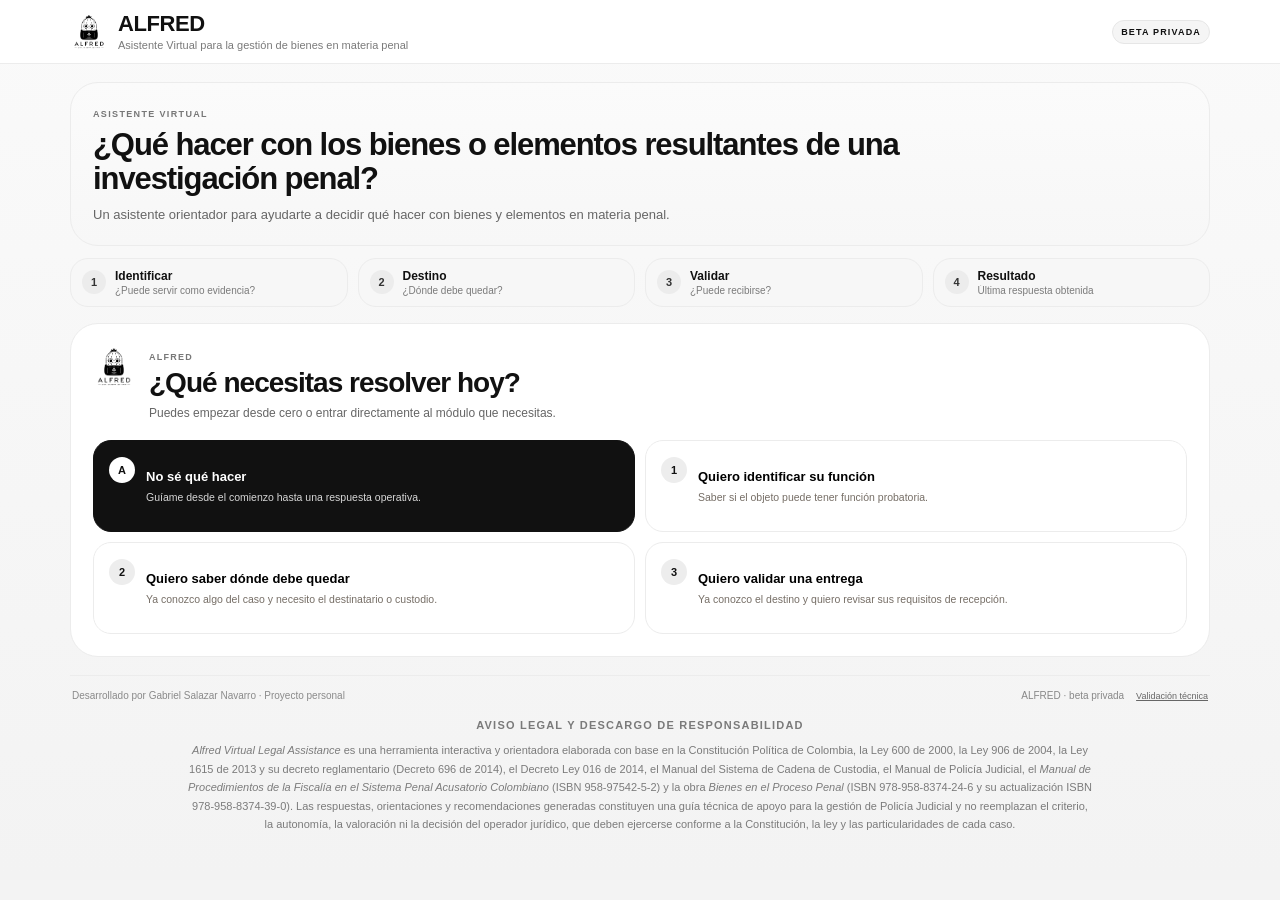
==== desktop.html @ ff70912f "ALFRED_webapp_v10_premium" ====
<!doctype html>
<html lang="es">
<head>
<meta charset="utf-8">
<meta name="viewport" content="width=device-width,initial-scale=1,viewport-fit=cover">
<meta name="theme-color" content="#171614">
<meta name="color-scheme" content="light">
<meta name="description" content="ALFRED: Asistente Virtual para la gestión de bienes en materia penal.">
<link rel="manifest" href="manifest.webmanifest">
<link rel="apple-touch-icon" href="assets/apple-touch-icon.png">
<link rel="icon" href="assets/icon-192.png">
<title>ALFRED Desktop · Asistente Virtual para la gestión de bienes en materia penal</title>
<link rel="stylesheet" href="styles.css">
</head>
<body class="forceDesktop">
<header class="topbar">
  <div class="topbarInner">
    <button id="brandHome" class="brand brandButton" type="button" aria-label="ALFRED, inicio">
      <img src="assets/alfred-mark.webp" alt="" class="brandMark">
      <span class="brandCopy"><strong>ALFRED</strong><small>Asistente Virtual para la gestión de bienes en materia penal</small></span>
    </button>
    <span class="beta">BETA PRIVADA</span>
  </div>
</header>

<div class="appShell">
  <section class="introPanel compactIntro">
    <div class="introCopy">
      <span class="eyebrow">ASISTENTE VIRTUAL</span>
      <h1>¿Qué hacer con los bienes o elementos resultantes de una investigación penal?</h1>
      <p>Un asistente orientador para ayudarte a decidir qué hacer con bienes y elementos en materia penal.</p>
    </div>
  </section>

  <nav class="phasebar interactivePhases" aria-label="Accesos de ALFRED">
    <button id="ph1" class="phase" type="button" data-module="identify"><b>1</b><span><strong>Identificar</strong><em>¿Puede servir como evidencia?</em></span></button>
    <button id="ph2" class="phase" type="button" data-module="destination"><b>2</b><span><strong>Destino</strong><em>¿Dónde debe quedar?</em></span></button>
    <button id="ph3" class="phase" type="button" data-module="validate"><b>3</b><span><strong>Validar</strong><em>¿Puede recibirse?</em></span></button>
    <button id="ph4" class="phase" type="button" data-module="result"><b>4</b><span><strong>Resultado</strong><em>Última respuesta obtenida</em></span></button>
  </nav>

  <div class="workspace">
    <aside id="routeSidebar" class="routeSidebar" aria-label="Ruta recorrida">
      <div class="routeHeader">
        <div><span class="routeLabel">Ruta recorrida</span><span id="routeCount" class="routeCount">0 pasos</span></div>
        <div class="routeActions"><button id="toggleRoute" class="textButton mobileOnly" type="button">Ver</button><button id="restart" class="textButton" type="button">Reiniciar</button></div>
      </div>
      <div id="routeBody" class="routeBody">
        <div id="history" class="history"></div>
        <button id="back" class="secondary fullWidth" disabled type="button">← Volver</button>
        <p class="sideHint">Responde hechos que puedas observar o verificar. No necesitas memorizar la norma.</p>
      </div>
    </aside>

    <main class="mainColumn">
      <div id="coherence" class="warn hidden"></div>

      <section id="homeCard" class="card homeCard">
        <div class="homeIntro">
          <img src="assets/alfred-mark.webp" alt="Alfred" class="homeAlfred">
          <div><span class="kicker">ALFRED</span><h2>¿Qué necesitas resolver hoy?</h2><p>Puedes empezar desde cero o entrar directamente al módulo que necesitas.</p></div>
        </div>
        <div class="moduleGrid">
          <button class="moduleCard featured" type="button" data-home="guided"><span class="moduleNumber">A</span><strong>No sé qué hacer</strong><small>Guíame desde el comienzo hasta una respuesta operativa.</small></button>
          <button class="moduleCard" type="button" data-home="identify"><span class="moduleNumber">1</span><strong>Quiero identificar su función</strong><small>Saber si el objeto puede tener función probatoria.</small></button>
          <button class="moduleCard" type="button" data-home="destination"><span class="moduleNumber">2</span><strong>Quiero saber dónde debe quedar</strong><small>Ya conozco algo del caso y necesito el destinatario o custodio.</small></button>
          <button class="moduleCard" type="button" data-home="validate"><span class="moduleNumber">3</span><strong>Quiero validar una entrega</strong><small>Ya conozco el destino y quiero revisar sus requisitos de recepción.</small></button>
        </div>
      </section>

      <section id="directDestCard" class="card hidden">
        <div class="cardHead"><span class="kicker">ACCESO DIRECTO · DESTINO</span><span class="assistantPill">Alfred orienta</span></div>
        <h2>¿Qué clase de elemento o bien tienes?</h2>
        <p class="intro">Este acceso es útil si ya conoces la categoría general. Si alguna opción te genera duda, vuelve a la ruta completa.</p>
        <div id="directDestOptions" class="options categoryOptions"></div>
        <div class="buttons"><button id="destGuided" class="secondary" type="button">No estoy seguro · usar ruta completa</button></div>
      </section>

      <section id="directValidateCard" class="card hidden">
        <div class="cardHead"><span class="kicker">ACCESO DIRECTO · VALIDAR</span><span class="assistantPill">Alfred verifica</span></div>
        <h2>¿Dónde necesitas entregarlo o dejarlo?</h2>
        <p class="intro">Selecciona el destinatario que ya tienes identificado. Alfred abrirá directamente su checklist.</p>
        <label class="searchLabel" for="destinationSearch">Buscar destino</label>
        <input id="destinationSearch" class="searchInput" type="search" placeholder="Ej. Almacén, FEAB, SAE, DIAN, Medicina Legal…" autocomplete="off">
        <div id="popularDestinations" class="popularGrid"></div>
        <details class="allDestinations"><summary>Ver todos los destinos disponibles</summary><div id="allDestinationList" class="options destinationList"></div></details>
      </section>

      <section id="identifyResultCard" class="card withArt hidden">
        <img src="assets/alfred-mark.webp" alt="Alfred orientando" class="stageArt">
        <span class="kicker">IDENTIFICACIÓN DE FUNCIÓN</span><h2 id="identifyResultTitle"></h2>
        <div id="identifyResultBody"></div>
        <div class="buttons"><button id="identifyContinue" class="primary" type="button">Continuar hasta saber qué hacer</button><button id="identifyHome" class="secondary" type="button">Volver al inicio</button></div>
      </section>

      <section id="lastResultCard" class="card withArt hidden">
        <img src="assets/alfred-mark.webp" alt="Alfred con resultado" class="stageArt">
        <span class="kicker">ÚLTIMO RESULTADO</span><h2 id="lastResultTitle">Tu último resultado</h2>
        <div id="lastResultBody"></div>
        <div class="buttons"><button id="lastResultNew" class="primary" type="button">Nueva consulta</button></div>
      </section>

      <section id="legalCard" class="card withArt hidden">
        <img src="assets/alfred-mark.webp" alt="Alfred preguntando" class="stageArt">
        <div class="cardHead"><div class="tags"><span id="nodeCode" class="tag internalCode"></span><span id="nodeKind" class="tag muted"></span></div><span class="assistantPill">Alfred te guía</span></div>
        <h2 id="nodeTitle"></h2>
        <p id="nodeIntro" class="intro"></p>
        <div id="options" class="options"></div>
        <button id="helpBtn" class="helpBtn" type="button">Alfred, explícame cómo decidir</button>
        <div id="helpPanel" class="helpPanel hidden"></div>
        <details class="legalDetails"><summary>Ver fundamento jurídico</summary><div id="legalDetails"></div></details>
      </section>

      <section id="destRouteCard" class="card withArt hidden">
        <img src="assets/alfred-mark.webp" alt="Alfred orientando" class="stageArt">
        <div class="cardHead"><div class="tags"><span id="drCode" class="tag internalCode"></span><span class="tag desttag">DESTINO</span></div><span class="assistantPill">Alfred orienta</span></div>
        <h2 id="drTitle"></h2><p id="drIntro" class="intro"></p>
        <div id="drOptions" class="options"></div>
        <button id="drHelpBtn" class="helpBtn" type="button">Alfred, explícame cómo decidir</button>
        <div id="drHelpPanel" class="helpPanel hidden"></div>
      </section>

      <section id="destinationCard" class="card withArt hidden">
        <img src="assets/alfred-mark.webp" alt="Alfred encontró el destino" class="stageArt">
        <div class="kicker">DESTINO QUE CORRESPONDE</div><h2 id="destTitle"></h2>
        <p class="destinationLead">Ya sabemos dónde debe quedar. Ahora puedes revisar si está listo para ser recibido allí.</p>
        <div id="destSummary" class="resultGrid"></div>
        <div class="buttons"><button id="validateBtn" class="primary" type="button">Validar requisitos de recepción</button><button id="destBack" class="secondary" type="button">← Revisar ruta</button></div>
        <details><summary>Ver fundamento del destino</summary><div id="destLegal"></div></details>
      </section>

      <section id="checkCard" class="card withArt hidden">
        <img src="assets/alfred-mark.webp" alt="Alfred verificando" class="stageArt">
        <div class="kicker">CHECKLIST DE RECEPCIÓN</div><h2 id="checkTitle"></h2>
        <p class="sub">Marca cada requisito según la situación real. Los requisitos condicionales permiten “No aplica”.</p>
        <div id="checkItems"></div>
        <div class="buttons"><button id="evaluateBtn" class="primary" type="button">Evaluar</button><button id="checkBack" class="secondary" type="button">← Volver al destino</button></div>
      </section>

      <section id="finalCard" class="card final withArt hidden">
        <img src="assets/alfred-mark.webp" alt="Alfred finalizó" class="stageArt">
        <div id="finalStatus" class="status"></div><h2 id="finalTitle"></h2>
        <div id="finalBody"></div>
        <div class="buttons"><button id="copy" class="primary" type="button">Copiar resultado</button><button id="again" class="secondary" type="button">Nueva consulta</button></div>
      </section>
    </main>
  </div>

  <footer class="footerBar">
    <div class="footerMini">Desarrollado por Gabriel Salazar Navarro · Proyecto personal</div>
    <div class="footerMeta"><span>ALFRED · beta privada</span><button id="testsBtn" class="footerLink" type="button">Validación técnica</button></div>
  </footer>
  <section class="legalDisclaimer">
    <h3>Aviso legal y descargo de responsabilidad</h3>
    <p><em>Alfred Virtual Legal Assistance</em> es una herramienta interactiva y orientadora elaborada con base en la Constitución Política de Colombia, la Ley 600 de 2000, la Ley 906 de 2004, la Ley 1615 de 2013 y su decreto reglamentario (Decreto 696 de 2014), el Decreto Ley 016 de 2014, el Manual del Sistema de Cadena de Custodia, el Manual de Policía Judicial, el <em>Manual de Procedimientos de la Fiscalía en el Sistema Penal Acusatorio Colombiano</em> (ISBN 958-97542-5-2) y la obra <em>Bienes en el Proceso Penal</em> (ISBN 978-958-8374-24-6 y su actualización ISBN 978-958-8374-39-0). Las respuestas, orientaciones y recomendaciones generadas constituyen una guía técnica de apoyo para la gestión de Policía Judicial y no reemplazan el criterio, la autonomía, la valoración ni la decisión del operador jurídico, que deben ejercerse conforme a la Constitución, la ley y las particularidades de cada caso.</p>
  </section>
</div>

<div id="modal" class="modal hidden"><div class="modalbox"><div class="modalhead"><div><span class="eyebrow">VALIDACIÓN TÉCNICA</span><h2>Casos de prueba de ALFRED</h2></div><button id="closeModal" class="modalGhost" type="button">Cerrar</button></div><div id="testList"></div></div></div>
<script src="data.js"></script><script src="app.js"></script>
</body></html>
---- styles.css ----
:root{
 --bg:#f7f6f3; --paper:#ffffff; --ink:#191816; --ink2:#2b2926; --muted:#716c66;
 --line:#e5e1dc; --line2:#efebe6; --gold:#ad7f53; --goldSoft:#f4ece3;
 --green:#2d6651; --greenBg:#eef7f2; --red:#974b45; --redBg:#fff3f1;
 --shadow:0 16px 42px rgba(28,23,18,.07); --shadowSm:0 7px 22px rgba(28,23,18,.045);
 --max:1180px;
}
*{box-sizing:border-box} html{scroll-behavior:smooth;background:var(--bg)} body{margin:0;background:linear-gradient(180deg,#fbfaf8 0,#f7f6f3 100%);color:var(--ink);font-family:Inter,Segoe UI,Arial,sans-serif;-webkit-font-smoothing:antialiased} button{font:inherit} .hidden{display:none!important}
.topbar{height:64px;background:rgba(255,255,255,.92);backdrop-filter:blur(12px);border-bottom:1px solid var(--line);position:sticky;top:0;z-index:20}.topbarInner{height:100%;max-width:var(--max);margin:auto;padding:0 20px;display:flex;align-items:center;justify-content:space-between}.brand{display:flex;align-items:center;gap:10px;color:inherit;text-decoration:none;min-width:0}.brandMark{width:42px;height:42px;object-fit:contain}.brandCopy{min-width:0}.brandCopy strong{display:block;font-family:Georgia,'Times New Roman',serif;font-size:22px;letter-spacing:.025em;line-height:1}.brandCopy small{display:block;font-size:11px;color:var(--muted);margin-top:4px;white-space:nowrap;overflow:hidden;text-overflow:ellipsis}.beta{font-size:9px;font-weight:900;letter-spacing:.13em;color:#755638;border:1px solid #decdbd;background:#faf5ef;border-radius:999px;padding:6px 8px}
.appShell{max-width:var(--max);margin:auto;padding:18px 20px 26px}.introPanel{min-height:156px;display:grid;grid-template-columns:minmax(0,1fr) 126px;gap:24px;align-items:center;background:linear-gradient(135deg,#f2ede7,#fff 65%);border:1px solid var(--line);border-radius:22px;padding:25px 28px;box-shadow:var(--shadow)}.introCopy{max-width:860px}.eyebrow,.kicker{font-size:9px;letter-spacing:.15em;text-transform:uppercase;font-weight:900;color:#78583a}.introPanel h1{font-family:Georgia,'Times New Roman',serif;font-weight:600;letter-spacing:-.02em;font-size:31px;line-height:1.13;margin:7px 0 9px}.introPanel p{font-size:13px;line-height:1.52;color:#5f5953;margin:0;max-width:780px}.introAlfred{width:118px;height:118px;object-fit:cover;border-radius:22px;mix-blend-mode:multiply;opacity:.92}
.phasebar{display:grid;grid-template-columns:repeat(4,1fr);gap:8px;margin:12px 0 16px}.phase{min-width:0;border:1px solid var(--line);background:#fff;border-radius:14px;padding:10px 11px;display:flex;align-items:center;gap:9px;color:var(--muted)}.phase b{display:grid;place-items:center;flex:0 0 auto;width:24px;height:24px;border-radius:50%;background:#f0ede9;color:#625a52;font-size:11px}.phase strong{display:block;font-size:11px;color:#3b3631}.phase em{display:block;font-style:normal;font-size:9px;margin-top:2px;white-space:nowrap;overflow:hidden;text-overflow:ellipsis}.phase.active{border-color:#d7c0aa;background:#fcf8f4;box-shadow:var(--shadowSm)}.phase.active b{background:var(--gold);color:#fff}
.workspace{display:grid;grid-template-columns:236px minmax(0,1fr);gap:18px;align-items:start}.routeSidebar{position:sticky;top:82px;background:#fff;border:1px solid var(--line);border-radius:18px;padding:14px;box-shadow:var(--shadowSm);max-height:calc(100vh - 102px);overflow:auto}.routeHeader{display:flex;align-items:center;justify-content:space-between;gap:8px;margin-bottom:9px}.routeLabel{display:block;font-size:9px;font-weight:900;letter-spacing:.13em;text-transform:uppercase;color:var(--muted)}.routeCount{display:block;font-size:10px;color:#938a82;margin-top:3px}.textButton{border:0;background:transparent;color:#795a3b;font-size:10px;font-weight:800;cursor:pointer;padding:4px}.textButton:hover{text-decoration:underline}.history{display:grid;gap:7px;margin-bottom:10px}.hist{background:#fdfcfa;border:1px solid var(--line2);border-left:3px solid #d7bea7;border-radius:10px;padding:8px 9px;font-size:10px}.hist b{display:block;color:#413a34;line-height:1.3;margin-bottom:2px}.hist span{color:#7d756e;line-height:1.3}.sideHint{font-size:10px;line-height:1.45;color:#81786f;background:#faf7f4;border:1px solid var(--line2);border-radius:11px;padding:9px;margin:10px 0 0}.fullWidth{width:100%}
.mainColumn{min-width:0}.warn{padding:11px 13px;border-radius:12px;font-size:11px;line-height:1.45;margin-bottom:12px;background:var(--redBg);border:1px solid #ead1ce}.card{position:relative;overflow:hidden;background:#fff;border:1px solid var(--line);border-radius:20px;padding:22px 24px;box-shadow:var(--shadow)}.withArt{padding-right:112px}.stageArt{position:absolute;right:18px;top:18px;width:72px;height:72px;object-fit:cover;border-radius:17px;mix-blend-mode:multiply;opacity:.92;pointer-events:none}.cardHead{display:flex;justify-content:space-between;align-items:center;gap:10px;flex-wrap:wrap}.tags{display:flex;gap:6px;align-items:center}.internalCode{display:none}.tag{font-size:8px;font-weight:900;letter-spacing:.08em;border:1px solid var(--line);background:#f7f4f1;color:#736b63;border-radius:999px;padding:5px 7px}.tag.desttag{background:#eef6f2;color:var(--green)}.assistantPill{font-size:9px;font-weight:800;color:#755334;background:var(--goldSoft);border:1px solid #ead8c6;border-radius:999px;padding:6px 8px}.card h2{font-family:Georgia,'Times New Roman',serif;font-weight:600;letter-spacing:-.018em;color:#25211e;font-size:28px;line-height:1.16;margin:10px 0 8px}.intro{font-size:13px;line-height:1.52;color:#655e57;margin:0 0 9px;max-width:780px}.question{font-size:18px;line-height:1.5;font-weight:680;color:#302b27;margin:0 0 18px;max-width:820px}.sub,.destinationLead{font-size:12px;line-height:1.5;color:var(--muted)}.options{display:grid;gap:9px}.option{position:relative;width:100%;text-align:left;background:#fff;border:1px solid var(--line);border-radius:14px;padding:13px 42px 13px 14px;cursor:pointer;box-shadow:0 4px 12px rgba(28,23,18,.025);transition:.16s ease}.option:after{content:'›';position:absolute;right:14px;top:50%;transform:translateY(-50%);font-size:20px;color:#a18a75}.option:hover{border-color:#d2b99f;background:#fdf9f5;transform:translateY(-1px);box-shadow:0 8px 20px rgba(28,23,18,.05)}.option strong{display:block;font-size:13px;color:#332e29;line-height:1.35}.option small{display:block;font-size:11px;color:#7a7169;margin-top:3px;line-height:1.38}.helpBtn{margin-top:15px;border:1px solid #e7d8ca;background:#fbf7f3;color:#6b4c31;border-radius:13px;padding:10px 12px;font-size:11px;font-weight:800;cursor:pointer}.helpPanel{margin-top:9px;border:1px solid #eadfd5;background:#fcfaf8;border-radius:14px;padding:12px}.helpLayout{display:grid;grid-template-columns:64px minmax(0,1fr);gap:11px}.helpMascot{width:64px;height:64px;object-fit:cover;border-radius:14px;mix-blend-mode:multiply}.helpNote{border-left:2px solid #d2b69c;padding-left:10px}.helpPanel h3{font-size:9px;letter-spacing:.12em;text-transform:uppercase;color:#78583b;margin:0 0 4px}.helpPanel p{font-size:11px;line-height:1.5;color:#5d554e;margin:0 0 10px}.helpPanel p:last-child{margin-bottom:0}
details{border-top:1px solid var(--line2);margin-top:18px;padding-top:12px}summary{cursor:pointer;color:#66584b;font-size:11px;font-weight:800}.detailGrid,.resultGrid{display:grid;grid-template-columns:1fr 1fr;gap:9px;margin-top:11px}.block{background:#fff;border:1px solid var(--line2);border-radius:12px;padding:10px 11px}.block.full{grid-column:1/-1}.block h3{margin:0 0 4px;font-size:8px;letter-spacing:.09em;text-transform:uppercase;color:#81786f}.block p{margin:0;font-size:11px;line-height:1.46;color:#544d46;white-space:pre-line}.buttons{display:flex;gap:8px;flex-wrap:wrap;margin-top:17px}.primary,.secondary{border-radius:11px;padding:9px 12px;font-size:11px;font-weight:800;cursor:pointer}.primary{background:#1c1916;color:#fff;border:1px solid #1c1916}.primary:hover{background:#2a2520}.secondary{background:#fff;color:#302b26;border:1px solid var(--line)}.secondary:disabled{opacity:.4}.checkItem{background:#fff;border:1px solid var(--line2);border-radius:14px;padding:12px;margin-bottom:8px}.checkHead{display:flex;justify-content:space-between;gap:8px}.checkHead b{font-size:12px;line-height:1.35}.cond{font-size:8px;color:#7c736b;border:1px solid var(--line2);background:#f6f3f0;border-radius:999px;padding:4px 6px;white-space:nowrap}.checkItem p{font-size:11px;line-height:1.45}.tri{display:flex;gap:6px;flex-wrap:wrap}.tri button{background:#fff;border:1px solid var(--line);border-radius:9px;padding:7px 9px;font-size:10px;cursor:pointer}.tri button.sel-yes{background:var(--greenBg);border-color:#b5d0c3;color:var(--green);font-weight:800}.tri button.sel-no{background:var(--redBg);border-color:#e2c0bc;color:var(--red);font-weight:800}.tri button.sel-na{background:#f3f0ec;font-weight:800}.status{display:inline-block;border-radius:999px;padding:6px 9px;font-size:9px;font-weight:900;letter-spacing:.08em;margin-bottom:5px}.status.good{background:var(--greenBg);color:var(--green)}.status.bad{background:var(--redBg);color:var(--red)}.status.mid{background:#f6efe6;color:#78552f}.missing{border-left:3px solid #c47a72;background:#fff8f7;padding:9px 10px;margin:7px 0;border-radius:0 9px 9px 0;font-size:11px}.missing b{display:block;margin-bottom:3px}
.footerBar{margin-top:18px;border-top:1px solid var(--line);padding:15px 2px 0;display:flex;align-items:center;justify-content:space-between;gap:20px;color:#817970;font-size:9px}.footerCredit{display:flex;align-items:center;gap:10px}.footerLogo{width:72px;height:auto;opacity:.72}.footerMeta{display:flex;gap:12px;align-items:center}.footerLink{border:0;background:transparent;color:#7f6246;font-size:9px;cursor:pointer;text-decoration:underline;padding:0}
.modal{position:fixed;inset:0;background:rgba(18,15,12,.44);backdrop-filter:blur(8px);padding:24px;overflow:auto;z-index:40}.modalbox{max-width:980px;margin:auto;background:#fff;border-radius:20px;padding:20px;box-shadow:var(--shadow)}.modalhead{display:flex;justify-content:space-between;gap:16px;border-bottom:1px solid var(--line);padding-bottom:11px}.modalhead h2{font-family:Georgia,'Times New Roman',serif;margin:4px 0 0;font-size:24px}.modalGhost{background:#fff;border:1px solid var(--line);border-radius:10px;padding:8px 10px;cursor:pointer}.test{border:1px solid var(--line2);border-radius:12px;padding:11px;margin-top:8px;font-size:11px}.pass{display:inline-block;background:var(--greenBg);color:var(--green);padding:3px 6px;border-radius:999px;font-size:8px;font-weight:900}.testcode{font-family:Consolas,monospace;background:#f7f3ef;border-radius:7px;padding:7px;font-size:9px;line-height:1.4}
/* Responsive mobile web app */
@media(max-width:760px){
 .topbar{height:58px}.topbarInner{padding:0 12px}.brandMark{width:37px;height:37px}.brandCopy strong{font-size:20px}.brandCopy small{font-size:9px;max-width:230px}.appShell{padding:10px 10px 18px}.introPanel{min-height:0;grid-template-columns:minmax(0,1fr) 74px;gap:9px;border-radius:17px;padding:17px 15px}.introPanel h1{font-size:23px;line-height:1.15;margin:5px 0 7px}.introPanel p{font-size:11px;line-height:1.47}.introAlfred{width:70px;height:70px;border-radius:15px}.eyebrow{font-size:8px}.phasebar{display:flex;overflow-x:auto;gap:6px;margin:9px 0 10px;padding-bottom:2px;scrollbar-width:none}.phasebar::-webkit-scrollbar{display:none}.phase{flex:0 0 128px;padding:8px 9px;border-radius:12px}.phase b{width:21px;height:21px;font-size:10px}.phase strong{font-size:10px}.phase em{font-size:8px}.workspace{display:flex;flex-direction:column;gap:9px}.routeSidebar{position:relative;top:auto;order:0;max-height:none;border-radius:14px;padding:10px;overflow:visible}.routeHeader{margin-bottom:6px}.history{display:flex;overflow-x:auto;gap:6px;margin:5px 0 8px;padding-bottom:2px;scrollbar-width:none}.history::-webkit-scrollbar{display:none}.hist{flex:0 0 172px;padding:7px 8px;font-size:9px}.sideHint{display:none}.fullWidth{width:auto}.routeSidebar>.secondary{font-size:10px;padding:7px 10px}.mainColumn{order:1}.card{border-radius:17px;padding:17px 15px}.withArt{padding-right:72px}.stageArt{right:13px;top:13px;width:48px;height:48px;border-radius:12px}.assistantPill{display:none}.tag{font-size:7px;padding:4px 6px}.card h2{font-size:24px;margin-top:8px}.intro{font-size:12px;line-height:1.5}.question{font-size:16px;line-height:1.46;margin-bottom:15px}.options{gap:7px}.option{border-radius:12px;padding:12px 36px 12px 12px}.option strong{font-size:12px}.option small{font-size:10px}.helpBtn{width:100%;font-size:10px;padding:10px 11px;border-radius:12px}.helpLayout{grid-template-columns:48px minmax(0,1fr);gap:8px}.helpMascot{width:48px;height:48px;border-radius:10px}.helpPanel p{font-size:10px}.detailGrid,.resultGrid{grid-template-columns:1fr}.block.full{grid-column:auto}.block p{font-size:10px}.buttons{flex-direction:column}.buttons>*{width:100%;min-height:42px}.checkHead{flex-direction:column}.cond{align-self:flex-start}.footerBar{flex-direction:column;align-items:flex-start;gap:8px;padding-top:12px}.footerLogo{width:62px}.footerMeta{width:100%;justify-content:space-between}.modal{padding:10px}.modalbox{border-radius:16px;padding:14px}
}
/* Dedicated mobile preview even on desktop */
.forceMobile{max-width:430px;margin:0 auto;box-shadow:0 0 0 1px #ddd,0 20px 80px rgba(0,0,0,.12);min-height:100vh}.forceMobile .topbarInner,.forceMobile .appShell{max-width:430px}.forceMobile .topbar{height:58px}.forceMobile .brandMark{width:37px;height:37px}.forceMobile .brandCopy small{display:none}.forceMobile .appShell{padding:10px}.forceMobile .introPanel{grid-template-columns:minmax(0,1fr) 74px;min-height:0;padding:17px 15px}.forceMobile .introPanel h1{font-size:23px}.forceMobile .introPanel p{font-size:11px}.forceMobile .introAlfred{width:70px;height:70px}.forceMobile .phasebar{display:flex;overflow-x:auto}.forceMobile .phase{flex:0 0 128px}.forceMobile .workspace{display:flex;flex-direction:column;gap:9px}.forceMobile .routeSidebar{position:relative;top:auto;max-height:none;padding:10px}.forceMobile .history{display:flex;overflow-x:auto}.forceMobile .hist{flex:0 0 172px}.forceMobile .sideHint{display:none}.forceMobile .card{padding:17px 15px}.forceMobile .withArt{padding-right:72px}.forceMobile .stageArt{width:48px;height:48px;right:13px;top:13px}.forceMobile .assistantPill{display:none}.forceMobile .card h2{font-size:24px}.forceMobile .question{font-size:16px}.forceMobile .detailGrid,.forceMobile .resultGrid{grid-template-columns:1fr}.forceMobile .buttons{flex-direction:column}.forceMobile .buttons>*{width:100%}.forceMobile .footerBar{flex-direction:column;align-items:flex-start}
/* desktop preview keeps desktop proportions */
.forceDesktop .appShell,.forceDesktop .topbarInner{max-width:1180px}


/* ===== v0.9 structural UX ===== */
.brandButton{border:0;background:transparent;padding:0;cursor:pointer;text-align:left}.brandCopy small{max-width:430px}.compactIntro{display:block;min-height:0;padding:20px 22px}.compactIntro h1{font-size:27px;max-width:850px}.compactIntro p{max-width:800px}.interactivePhases .phase{border:1px solid var(--line);cursor:pointer;text-align:left;font-family:inherit}.interactivePhases .phase:hover{border-color:#d0b79d;background:#fdf9f5}.homeMode .routeSidebar{display:none}.homeMode .workspace{grid-template-columns:1fr}.homeMode .mainColumn{max-width:none}.homeCard{padding:22px}.homeIntro{display:grid;grid-template-columns:80px minmax(0,1fr);gap:16px;align-items:center;margin-bottom:18px}.homeAlfred{width:76px;height:76px;border-radius:17px;object-fit:cover;mix-blend-mode:multiply}.kicker{font-size:9px;font-weight:900;letter-spacing:.14em;color:#7b5a3e}.homeIntro h2{margin:3px 0 5px}.homeIntro p{margin:0;color:var(--muted);font-size:12px;line-height:1.5}.moduleGrid{display:grid;grid-template-columns:repeat(2,minmax(0,1fr));gap:10px}.moduleCard{position:relative;border:1px solid var(--line);background:#fff;border-radius:16px;padding:16px 16px 16px 52px;text-align:left;cursor:pointer;min-height:92px}.moduleCard:hover{border-color:#d2b99f;background:#fdf9f5;transform:translateY(-1px)}.moduleCard.featured{background:#1d1a17;color:#fff;border-color:#1d1a17}.moduleCard.featured small{color:#d9d1ca}.moduleNumber{position:absolute;left:15px;top:16px;width:26px;height:26px;border-radius:50%;display:grid;place-items:center;background:#efe5dc;color:#6d4c31;font-size:11px;font-weight:900}.featured .moduleNumber{background:#c9a57e;color:#fff}.moduleCard strong{display:block;font-size:13px;line-height:1.35;margin-bottom:5px}.moduleCard small{display:block;color:#766e66;font-size:10.5px;line-height:1.42}.categoryOptions{grid-template-columns:1fr 1fr}.searchLabel{display:block;font-size:10px;font-weight:800;letter-spacing:.08em;text-transform:uppercase;color:#7a7169;margin:14px 0 6px}.searchInput{width:100%;border:1px solid var(--line);background:#fff;border-radius:13px;padding:12px 13px;font:inherit;font-size:12px;outline:none}.searchInput:focus{border-color:#cdb59c;box-shadow:0 0 0 3px rgba(184,138,89,.08)}.popularGrid{display:grid;grid-template-columns:repeat(2,minmax(0,1fr));gap:8px;margin-top:12px}.miniDest{border:1px solid var(--line);background:#fff;border-radius:12px;padding:11px;text-align:left;cursor:pointer}.miniDest:hover{background:#fdf9f5;border-color:#d2b99f}.miniDest strong{font-size:11px;line-height:1.35}.allDestinations{margin-top:13px}.destinationList{margin-top:10px}.emptyResult{padding:16px;background:#faf7f3;border:1px solid var(--line);border-radius:14px}.emptyResult p{font-size:12px;line-height:1.5;margin-top:0}.routeActions{display:flex;gap:8px}.mobileOnly{display:none}.stageArt{mix-blend-mode:multiply}
/* One question per screen: the H2 is the only question; intro is explanatory prose. */
.card h2{max-width:820px}.intro{max-width:820px}
@media(max-width:760px){
 .compactIntro{padding:15px 14px}.compactIntro h1{font-size:22px}.compactIntro p{font-size:10.5px}.interactivePhases .phase{flex:0 0 126px}.homeCard{padding:15px}.homeIntro{grid-template-columns:58px minmax(0,1fr);gap:10px}.homeAlfred{width:56px;height:56px;border-radius:13px}.moduleGrid{grid-template-columns:1fr}.moduleCard{min-height:78px}.categoryOptions{grid-template-columns:1fr}.popularGrid{grid-template-columns:1fr}.mobileOnly{display:inline}.routeBody.mobileCollapsed{display:none}.routeSidebar{padding:9px}.routeHeader{margin-bottom:0}.workspace{gap:8px}.withArt{padding-right:68px}.stageArt{width:46px;height:46px}.footerCredit span{display:none}
}
.forceMobile .moduleGrid{grid-template-columns:1fr}.forceMobile .categoryOptions{grid-template-columns:1fr}.forceMobile .popularGrid{grid-template-columns:1fr}.forceMobile .mobileOnly{display:inline}.forceMobile .routeBody.mobileCollapsed{display:none}.forceMobile .homeIntro{grid-template-columns:58px minmax(0,1fr)}.forceMobile .homeAlfred{width:56px;height:56px}.forceMobile.homeMode .routeSidebar{display:none}.forceMobile.homeMode .workspace{display:block}


/* ===== v1.0 premium monochrome aesthetic ===== */
:root{
 --bg:#f3f3f3; --paper:#ffffff; --ink:#111111; --ink2:#1b1b1b; --muted:#6f6f6f;
 --line:#e6e6e6; --line2:#f0f0f0; --gold:#111111; --goldSoft:#f6f6f6;
 --shadow:0 12px 40px rgba(0,0,0,.05); --shadowSm:0 6px 18px rgba(0,0,0,.04);
}
html{background:var(--bg)}
body{background:linear-gradient(180deg,#fafafa 0,#f3f3f3 100%); color:var(--ink);}
.topbar{background:rgba(255,255,255,.94); border-bottom:1px solid #ececec;}
.brandMark{width:38px;height:38px;filter:grayscale(1) contrast(1.15)}
.brandCopy strong{font-family:Inter,Segoe UI,Arial,sans-serif;font-weight:800;letter-spacing:-.02em;font-size:22px}
.brandCopy small{font-size:11px;color:#7a7a7a}
.beta{color:#111;background:#f5f5f5;border-color:#e6e6e6}
.compactIntro{background:linear-gradient(180deg,#fbfbfb,#f7f7f7); border:1px solid #ececec; border-radius:28px; box-shadow:none;}
.eyebrow,.kicker{color:#777}
.compactIntro h1,.card h2,.modalhead h2{font-family:Inter,Segoe UI,Arial,sans-serif;font-weight:800;letter-spacing:-.035em;color:#111}
.compactIntro h1{font-size:31px;line-height:1.1}
.compactIntro p,.intro,.sub,.destinationLead,.homeIntro p{color:#666}
.phasebar{gap:10px}
.phase,.interactivePhases .phase{background:#f7f7f7;border:1px solid #ececec;border-radius:18px;box-shadow:none;color:#666}
.phase b{background:#ececec;color:#333}
.phase strong{font-size:12px;color:#111}
.phase em{font-size:10px;color:#7b7b7b}
.phase.active{background:#ffffff;border-color:#dddddd;box-shadow:none}
.phase.active b{background:#111;color:#fff}
.routeSidebar{background:#fbfbfb;border:1px solid #ececec;border-radius:22px;box-shadow:none}
.routeLabel,.aside-title{color:#707070}
.hist{background:#fff;border:1px solid #ededed;border-left:3px solid #111; border-radius:14px}
.hist b{color:#111}.hist span,.sideHint,.routeCount{color:#767676}
.card{background:#fff;border:1px solid #ececec;border-radius:28px;box-shadow:none}
.withArt{padding-right:24px}
.stageArt,.homeAlfred{width:42px;height:42px;border-radius:0;mix-blend-mode:normal;opacity:1;filter:grayscale(1) contrast(1.1);object-fit:contain;background:transparent}
.stageArt{position:static;display:block;margin-bottom:8px}
.homeIntro{grid-template-columns:42px minmax(0,1fr);gap:14px;align-items:start}
.cardHead{margin-bottom:6px}.assistantPill{background:#f6f6f6;border-color:#ececec;color:#444}
.option,.moduleCard,.miniDest,.searchInput,.block,.checkItem,.helpPanel{border-color:#ececec;box-shadow:none}
.option,.moduleCard,.miniDest,.block,.checkItem{border-radius:18px}
.option:hover,.moduleCard:hover,.miniDest:hover,.interactivePhases .phase:hover{background:#fafafa;border-color:#d9d9d9;transform:none;box-shadow:none}
.moduleCard.featured{background:#111;border-color:#111;color:#fff}
.moduleCard.featured small{color:#d8d8d8}
.moduleNumber{background:#ededed;color:#111}.featured .moduleNumber{background:#fff;color:#111}
.helpBtn{background:#111;color:#fff;border:1px solid #111;border-radius:14px}
.helpBtn:hover{background:#242424}
.helpPanel{background:#fafafa;border-radius:18px}.helpPanel h3{color:#555}.helpNote{border-left:2px solid #111}
summary{color:#333}
.primary{background:#111;border-color:#111;color:#fff;border-radius:14px}
.primary:hover{background:#222}
.secondary{background:#fff;border:1px solid #e5e5e5;color:#111;border-radius:14px}
.searchInput{background:#fff;border-radius:16px}.searchInput:focus{border-color:#999;box-shadow:0 0 0 3px rgba(0,0,0,.04)}
.footerBar{margin-top:18px;padding-top:14px;border-top:1px solid #ececec;display:flex;justify-content:space-between;align-items:center;color:#888;font-size:10px}
.footerLogo{display:none}.footerMini{font-size:10px;color:#8a8a8a}.footerLink{color:#666}
.legalDisclaimer{max-width:920px;margin:18px auto 6px;padding:0 8px 8px;text-align:center}
.legalDisclaimer h3{margin:0 0 10px;font-size:11px;letter-spacing:.11em;text-transform:uppercase;color:#7a7a7a;font-weight:800}
.legalDisclaimer p{margin:0 auto;font-size:11px;line-height:1.68;color:#7b7b7b;text-align:center}
.legalDisclaimer em{font-style:italic}
.status.mid{background:#f3f3f3;color:#444}
.emptyResult{background:#fafafa;border-color:#ececec}
.modalbox{border:1px solid #ececec;box-shadow:0 20px 80px rgba(0,0,0,.12)}
.testcode{background:#f7f7f7}
@media(max-width:760px){
 .compactIntro{padding:17px 16px;border-radius:22px}
 .compactIntro h1{font-size:24px}
 .phase,.interactivePhases .phase{border-radius:15px}
 .routeSidebar,.card{border-radius:18px}
 .withArt{padding-right:15px}
 .stageArt{width:34px;height:34px;margin-bottom:6px}
 .homeIntro{grid-template-columns:34px minmax(0,1fr)}
 .legalDisclaimer{padding-bottom:4px}
 .legalDisclaimer p{font-size:10px;line-height:1.6}
}
.forceMobile .withArt{padding-right:15px}
.forceMobile .stageArt{position:static;width:34px;height:34px;margin-bottom:6px}
.forceMobile .homeIntro{grid-template-columns:34px minmax(0,1fr)}
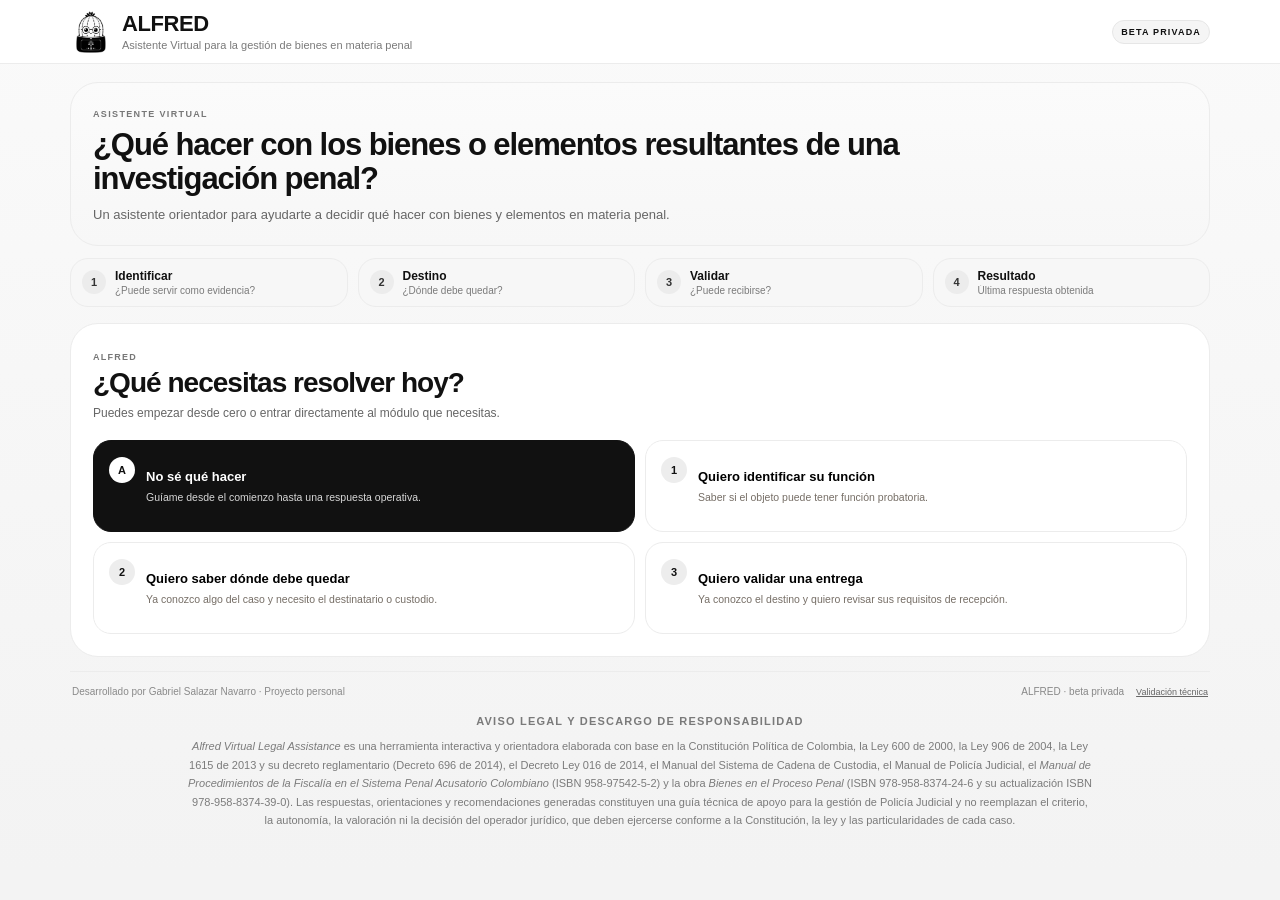
==== commit 23d244b8: "ALFRED Web App v1.1 Branding" ====
--- a/desktop.html
+++ b/desktop.html
@@ -6,9 +6,19 @@
 <meta name="theme-color" content="#171614">
 <meta name="color-scheme" content="light">
 <meta name="description" content="ALFRED: Asistente Virtual para la gestión de bienes en materia penal.">
+<meta property="og:type" content="website">
+<meta property="og:title" content="ALFRED">
+<meta property="og:description" content="Asistente Virtual para la gestión de bienes en materia penal">
+<meta property="og:url" content="https://gasalanava.github.io/AlfredVirtualLegalAssistanceGaSaLaNaVa/">
+<meta property="og:image" content="https://gasalanava.github.io/AlfredVirtualLegalAssistanceGaSaLaNaVa/assets/alfred-social-preview.jpg">
+<meta property="og:image:alt" content="ALFRED, asistente virtual para la gestión de bienes en materia penal">
+<meta name="twitter:card" content="summary_large_image">
+<meta name="twitter:title" content="ALFRED">
+<meta name="twitter:description" content="Asistente Virtual para la gestión de bienes en materia penal">
+<meta name="twitter:image" content="https://gasalanava.github.io/AlfredVirtualLegalAssistanceGaSaLaNaVa/assets/alfred-social-preview.jpg">
 <link rel="manifest" href="manifest.webmanifest">
-<link rel="apple-touch-icon" href="assets/apple-touch-icon.png">
-<link rel="icon" href="assets/icon-192.png">
+<link rel="apple-touch-icon" href="assets/alfred-official-logo.jpg">
+<link rel="icon" href="assets/alfred-official-logo.jpg">
 <title>ALFRED Desktop · Asistente Virtual para la gestión de bienes en materia penal</title>
 <link rel="stylesheet" href="styles.css">
 </head>
@@ -16,7 +26,7 @@
 <header class="topbar">
   <div class="topbarInner">
     <button id="brandHome" class="brand brandButton" type="button" aria-label="ALFRED, inicio">
-      <img src="assets/alfred-mark.webp" alt="" class="brandMark">
+      <img src="assets/alfred-official-logo.jpg" alt="ALFRED" class="brandMark">
       <span class="brandCopy"><strong>ALFRED</strong><small>Asistente Virtual para la gestión de bienes en materia penal</small></span>
     </button>
     <span class="beta">BETA PRIVADA</span>
@@ -50,6 +60,9 @@
         <button id="back" class="secondary fullWidth" disabled type="button">← Volver</button>
         <p class="sideHint">Responde hechos que puedas observar o verificar. No necesitas memorizar la norma.</p>
       </div>
+      <div class="sidebarBrandPanel">
+        <img src="assets/alfred-official-lockup.jpg" alt="ALFRED · Asistente Virtual para la gestión de bienes en materia penal" class="sidebarBrandImage">
+      </div>
     </aside>
 
     <main class="mainColumn">
@@ -57,7 +70,6 @@
 
       <section id="homeCard" class="card homeCard">
         <div class="homeIntro">
-          <img src="assets/alfred-mark.webp" alt="Alfred" class="homeAlfred">
           <div><span class="kicker">ALFRED</span><h2>¿Qué necesitas resolver hoy?</h2><p>Puedes empezar desde cero o entrar directamente al módulo que necesitas.</p></div>
         </div>
         <div class="moduleGrid">
@@ -87,21 +99,18 @@
       </section>
 
       <section id="identifyResultCard" class="card withArt hidden">
-        <img src="assets/alfred-mark.webp" alt="Alfred orientando" class="stageArt">
         <span class="kicker">IDENTIFICACIÓN DE FUNCIÓN</span><h2 id="identifyResultTitle"></h2>
         <div id="identifyResultBody"></div>
         <div class="buttons"><button id="identifyContinue" class="primary" type="button">Continuar hasta saber qué hacer</button><button id="identifyHome" class="secondary" type="button">Volver al inicio</button></div>
       </section>
 
       <section id="lastResultCard" class="card withArt hidden">
-        <img src="assets/alfred-mark.webp" alt="Alfred con resultado" class="stageArt">
         <span class="kicker">ÚLTIMO RESULTADO</span><h2 id="lastResultTitle">Tu último resultado</h2>
         <div id="lastResultBody"></div>
         <div class="buttons"><button id="lastResultNew" class="primary" type="button">Nueva consulta</button></div>
       </section>
 
       <section id="legalCard" class="card withArt hidden">
-        <img src="assets/alfred-mark.webp" alt="Alfred preguntando" class="stageArt">
         <div class="cardHead"><div class="tags"><span id="nodeCode" class="tag internalCode"></span><span id="nodeKind" class="tag muted"></span></div><span class="assistantPill">Alfred te guía</span></div>
         <h2 id="nodeTitle"></h2>
         <p id="nodeIntro" class="intro"></p>
@@ -112,7 +121,6 @@
       </section>
 
       <section id="destRouteCard" class="card withArt hidden">
-        <img src="assets/alfred-mark.webp" alt="Alfred orientando" class="stageArt">
         <div class="cardHead"><div class="tags"><span id="drCode" class="tag internalCode"></span><span class="tag desttag">DESTINO</span></div><span class="assistantPill">Alfred orienta</span></div>
         <h2 id="drTitle"></h2><p id="drIntro" class="intro"></p>
         <div id="drOptions" class="options"></div>
@@ -121,7 +129,6 @@
       </section>
 
       <section id="destinationCard" class="card withArt hidden">
-        <img src="assets/alfred-mark.webp" alt="Alfred encontró el destino" class="stageArt">
         <div class="kicker">DESTINO QUE CORRESPONDE</div><h2 id="destTitle"></h2>
         <p class="destinationLead">Ya sabemos dónde debe quedar. Ahora puedes revisar si está listo para ser recibido allí.</p>
         <div id="destSummary" class="resultGrid"></div>
@@ -130,7 +137,6 @@
       </section>
 
       <section id="checkCard" class="card withArt hidden">
-        <img src="assets/alfred-mark.webp" alt="Alfred verificando" class="stageArt">
         <div class="kicker">CHECKLIST DE RECEPCIÓN</div><h2 id="checkTitle"></h2>
         <p class="sub">Marca cada requisito según la situación real. Los requisitos condicionales permiten “No aplica”.</p>
         <div id="checkItems"></div>
@@ -138,7 +144,6 @@
       </section>
 
       <section id="finalCard" class="card final withArt hidden">
-        <img src="assets/alfred-mark.webp" alt="Alfred finalizó" class="stageArt">
         <div id="finalStatus" class="status"></div><h2 id="finalTitle"></h2>
         <div id="finalBody"></div>
         <div class="buttons"><button id="copy" class="primary" type="button">Copiar resultado</button><button id="again" class="secondary" type="button">Nueva consulta</button></div>
--- a/styles.css
+++ b/styles.css
@@ -108,3 +108,19 @@
 .forceMobile .withArt{padding-right:15px}
 .forceMobile .stageArt{position:static;width:34px;height:34px;margin-bottom:6px}
 .forceMobile .homeIntro{grid-template-columns:34px minmax(0,1fr)}
+
+
+/* ===== v1.1 brand placement and social preview ===== */
+.brandMark{width:42px;height:42px;border-radius:10px;object-fit:cover;filter:none}
+.homeIntro{grid-template-columns:1fr !important;gap:0 !important}
+.homeAlfred,.stageArt{display:none !important}
+.withArt{padding-right:24px !important}
+.routeSidebar{display:flex;flex-direction:column;gap:14px}
+.sidebarBrandPanel{margin-top:2px;padding:10px 8px 2px;border-top:1px solid #ececec;display:flex;justify-content:center;align-items:center}
+.sidebarBrandImage{display:block;max-width:170px;width:100%;height:auto;object-fit:contain;filter:none}
+.footerBar{margin-top:14px}
+@media(max-width:760px){
+  .sidebarBrandPanel{padding-top:8px}
+  .sidebarBrandImage{max-width:145px}
+}
+.forceMobile .sidebarBrandImage{max-width:145px}
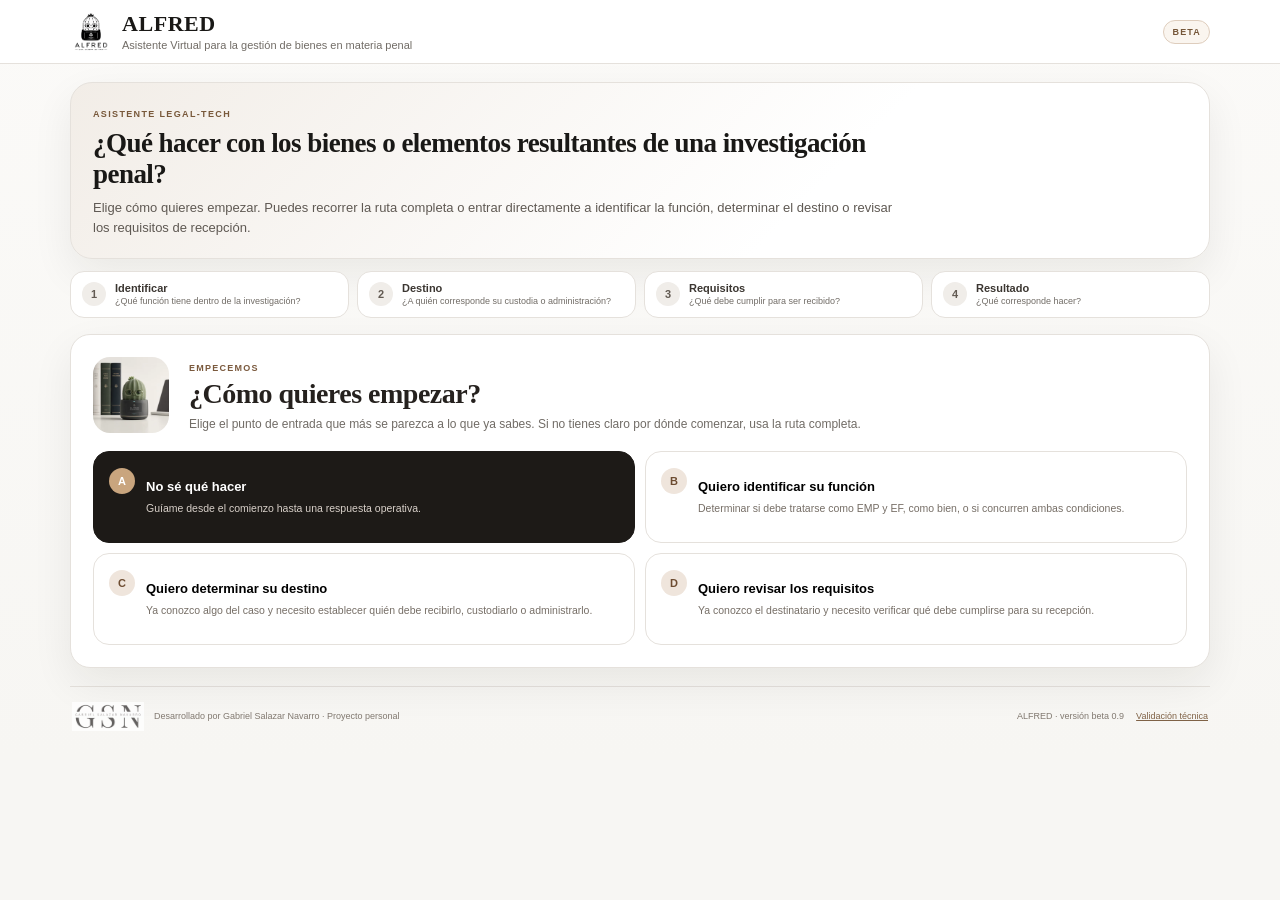
==== commit 617895b0: "ALFRED_webapp_v12" ====
--- a/desktop.html
+++ b/desktop.html
@@ -6,19 +6,9 @@
 <meta name="theme-color" content="#171614">
 <meta name="color-scheme" content="light">
 <meta name="description" content="ALFRED: Asistente Virtual para la gestión de bienes en materia penal.">
-<meta property="og:type" content="website">
-<meta property="og:title" content="ALFRED">
-<meta property="og:description" content="Asistente Virtual para la gestión de bienes en materia penal">
-<meta property="og:url" content="https://gasalanava.github.io/AlfredVirtualLegalAssistanceGaSaLaNaVa/">
-<meta property="og:image" content="https://gasalanava.github.io/AlfredVirtualLegalAssistanceGaSaLaNaVa/assets/alfred-social-preview.jpg">
-<meta property="og:image:alt" content="ALFRED, asistente virtual para la gestión de bienes en materia penal">
-<meta name="twitter:card" content="summary_large_image">
-<meta name="twitter:title" content="ALFRED">
-<meta name="twitter:description" content="Asistente Virtual para la gestión de bienes en materia penal">
-<meta name="twitter:image" content="https://gasalanava.github.io/AlfredVirtualLegalAssistanceGaSaLaNaVa/assets/alfred-social-preview.jpg">
 <link rel="manifest" href="manifest.webmanifest">
-<link rel="apple-touch-icon" href="assets/alfred-official-logo.jpg">
-<link rel="icon" href="assets/alfred-official-logo.jpg">
+<link rel="apple-touch-icon" href="assets/apple-touch-icon.png">
+<link rel="icon" href="assets/icon-192.png">
 <title>ALFRED Desktop · Asistente Virtual para la gestión de bienes en materia penal</title>
 <link rel="stylesheet" href="styles.css">
 </head>
@@ -26,27 +16,27 @@
 <header class="topbar">
   <div class="topbarInner">
     <button id="brandHome" class="brand brandButton" type="button" aria-label="ALFRED, inicio">
-      <img src="assets/alfred-official-logo.jpg" alt="ALFRED" class="brandMark">
+      <img src="assets/alfred-mark.webp" alt="" class="brandMark">
       <span class="brandCopy"><strong>ALFRED</strong><small>Asistente Virtual para la gestión de bienes en materia penal</small></span>
     </button>
-    <span class="beta">BETA PRIVADA</span>
+    <span class="beta">BETA</span>
   </div>
 </header>
 
 <div class="appShell">
   <section class="introPanel compactIntro">
     <div class="introCopy">
-      <span class="eyebrow">ASISTENTE VIRTUAL</span>
+      <span class="eyebrow">ASISTENTE LEGAL-TECH</span>
       <h1>¿Qué hacer con los bienes o elementos resultantes de una investigación penal?</h1>
-      <p>Un asistente orientador para ayudarte a decidir qué hacer con bienes y elementos en materia penal.</p>
+      <p>Elige cómo quieres empezar. Puedes recorrer la ruta completa o entrar directamente a identificar la función, determinar el destino o revisar los requisitos de recepción.</p>
     </div>
   </section>
 
-  <nav class="phasebar interactivePhases" aria-label="Accesos de ALFRED">
-    <button id="ph1" class="phase" type="button" data-module="identify"><b>1</b><span><strong>Identificar</strong><em>¿Puede servir como evidencia?</em></span></button>
-    <button id="ph2" class="phase" type="button" data-module="destination"><b>2</b><span><strong>Destino</strong><em>¿Dónde debe quedar?</em></span></button>
-    <button id="ph3" class="phase" type="button" data-module="validate"><b>3</b><span><strong>Validar</strong><em>¿Puede recibirse?</em></span></button>
-    <button id="ph4" class="phase" type="button" data-module="result"><b>4</b><span><strong>Resultado</strong><em>Última respuesta obtenida</em></span></button>
+  <nav class="phasebar interactivePhases" aria-label="Etapas de ALFRED">
+    <button id="ph1" class="phase" type="button" data-module="identify"><b>1</b><span><strong>Identificar</strong><em>¿Qué función tiene dentro de la investigación?</em></span></button>
+    <button id="ph2" class="phase" type="button" data-module="destination"><b>2</b><span><strong>Destino</strong><em>¿A quién corresponde su custodia o administración?</em></span></button>
+    <button id="ph3" class="phase" type="button" data-module="validate"><b>3</b><span><strong>Requisitos</strong><em>¿Qué debe cumplir para ser recibido?</em></span></button>
+    <button id="ph4" class="phase" type="button" data-module="result"><b>4</b><span><strong>Resultado</strong><em>¿Qué corresponde hacer?</em></span></button>
   </nav>
 
   <div class="workspace">
@@ -60,9 +50,6 @@
         <button id="back" class="secondary fullWidth" disabled type="button">← Volver</button>
         <p class="sideHint">Responde hechos que puedas observar o verificar. No necesitas memorizar la norma.</p>
       </div>
-      <div class="sidebarBrandPanel">
-        <img src="assets/alfred-official-lockup.jpg" alt="ALFRED · Asistente Virtual para la gestión de bienes en materia penal" class="sidebarBrandImage">
-      </div>
     </aside>
 
     <main class="mainColumn">
@@ -70,13 +57,14 @@
 
       <section id="homeCard" class="card homeCard">
         <div class="homeIntro">
-          <div><span class="kicker">ALFRED</span><h2>¿Qué necesitas resolver hoy?</h2><p>Puedes empezar desde cero o entrar directamente al módulo que necesitas.</p></div>
+          <img src="assets/alfred-main.webp" alt="Alfred" class="homeAlfred">
+          <div><span class="kicker">EMPECEMOS</span><h2>¿Cómo quieres empezar?</h2><p>Elige el punto de entrada que más se parezca a lo que ya sabes. Si no tienes claro por dónde comenzar, usa la ruta completa.</p></div>
         </div>
         <div class="moduleGrid">
           <button class="moduleCard featured" type="button" data-home="guided"><span class="moduleNumber">A</span><strong>No sé qué hacer</strong><small>Guíame desde el comienzo hasta una respuesta operativa.</small></button>
-          <button class="moduleCard" type="button" data-home="identify"><span class="moduleNumber">1</span><strong>Quiero identificar su función</strong><small>Saber si el objeto puede tener función probatoria.</small></button>
-          <button class="moduleCard" type="button" data-home="destination"><span class="moduleNumber">2</span><strong>Quiero saber dónde debe quedar</strong><small>Ya conozco algo del caso y necesito el destinatario o custodio.</small></button>
-          <button class="moduleCard" type="button" data-home="validate"><span class="moduleNumber">3</span><strong>Quiero validar una entrega</strong><small>Ya conozco el destino y quiero revisar sus requisitos de recepción.</small></button>
+          <button class="moduleCard" type="button" data-home="identify"><span class="moduleNumber">B</span><strong>Quiero identificar su función</strong><small>Determinar si debe tratarse como EMP y EF, como bien, o si concurren ambas condiciones.</small></button>
+          <button class="moduleCard" type="button" data-home="destination"><span class="moduleNumber">C</span><strong>Quiero determinar su destino</strong><small>Ya conozco algo del caso y necesito establecer quién debe recibirlo, custodiarlo o administrarlo.</small></button>
+          <button class="moduleCard" type="button" data-home="validate"><span class="moduleNumber">D</span><strong>Quiero revisar los requisitos</strong><small>Ya conozco el destinatario y necesito verificar qué debe cumplirse para su recepción.</small></button>
         </div>
       </section>
 
@@ -89,9 +77,9 @@
       </section>
 
       <section id="directValidateCard" class="card hidden">
-        <div class="cardHead"><span class="kicker">ACCESO DIRECTO · VALIDAR</span><span class="assistantPill">Alfred verifica</span></div>
-        <h2>¿Dónde necesitas entregarlo o dejarlo?</h2>
-        <p class="intro">Selecciona el destinatario que ya tienes identificado. Alfred abrirá directamente su checklist.</p>
+        <div class="cardHead"><span class="kicker">ACCESO DIRECTO · REQUISITOS</span><span class="assistantPill">Alfred verifica</span></div>
+        <h2>Selecciona el destinatario</h2>
+        <p class="intro">Elige la entidad, área o custodio que ya tienes identificado. Alfred te mostrará los requisitos de recepción aplicables.</p>
         <label class="searchLabel" for="destinationSearch">Buscar destino</label>
         <input id="destinationSearch" class="searchInput" type="search" placeholder="Ej. Almacén, FEAB, SAE, DIAN, Medicina Legal…" autocomplete="off">
         <div id="popularDestinations" class="popularGrid"></div>
@@ -99,18 +87,21 @@
       </section>
 
       <section id="identifyResultCard" class="card withArt hidden">
+        <img src="assets/alfred-idea.webp" alt="Alfred orientando" class="stageArt">
         <span class="kicker">IDENTIFICACIÓN DE FUNCIÓN</span><h2 id="identifyResultTitle"></h2>
         <div id="identifyResultBody"></div>
         <div class="buttons"><button id="identifyContinue" class="primary" type="button">Continuar hasta saber qué hacer</button><button id="identifyHome" class="secondary" type="button">Volver al inicio</button></div>
       </section>
 
       <section id="lastResultCard" class="card withArt hidden">
+        <img src="assets/alfred-done.webp" alt="Alfred con resultado" class="stageArt">
         <span class="kicker">ÚLTIMO RESULTADO</span><h2 id="lastResultTitle">Tu último resultado</h2>
         <div id="lastResultBody"></div>
         <div class="buttons"><button id="lastResultNew" class="primary" type="button">Nueva consulta</button></div>
       </section>
 
       <section id="legalCard" class="card withArt hidden">
+        <img src="assets/alfred-curious.webp" alt="Alfred preguntando" class="stageArt">
         <div class="cardHead"><div class="tags"><span id="nodeCode" class="tag internalCode"></span><span id="nodeKind" class="tag muted"></span></div><span class="assistantPill">Alfred te guía</span></div>
         <h2 id="nodeTitle"></h2>
         <p id="nodeIntro" class="intro"></p>
@@ -121,6 +112,7 @@
       </section>
 
       <section id="destRouteCard" class="card withArt hidden">
+        <img src="assets/alfred-idea.webp" alt="Alfred orientando" class="stageArt">
         <div class="cardHead"><div class="tags"><span id="drCode" class="tag internalCode"></span><span class="tag desttag">DESTINO</span></div><span class="assistantPill">Alfred orienta</span></div>
         <h2 id="drTitle"></h2><p id="drIntro" class="intro"></p>
         <div id="drOptions" class="options"></div>
@@ -129,14 +121,16 @@
       </section>
 
       <section id="destinationCard" class="card withArt hidden">
+        <img src="assets/alfred-idea.webp" alt="Alfred encontró el destino" class="stageArt">
         <div class="kicker">DESTINO QUE CORRESPONDE</div><h2 id="destTitle"></h2>
-        <p class="destinationLead">Ya sabemos dónde debe quedar. Ahora puedes revisar si está listo para ser recibido allí.</p>
+        <p class="destinationLead">Ya identificamos a quién corresponde su recepción, custodia o administración. Ahora puedes revisar los requisitos aplicables.</p>
         <div id="destSummary" class="resultGrid"></div>
-        <div class="buttons"><button id="validateBtn" class="primary" type="button">Validar requisitos de recepción</button><button id="destBack" class="secondary" type="button">← Revisar ruta</button></div>
+        <div class="buttons"><button id="validateBtn" class="primary" type="button">Revisar requisitos de recepción</button><button id="destBack" class="secondary" type="button">← Revisar ruta</button></div>
         <details><summary>Ver fundamento del destino</summary><div id="destLegal"></div></details>
       </section>
 
       <section id="checkCard" class="card withArt hidden">
+        <img src="assets/alfred-main.webp" alt="Alfred verificando" class="stageArt">
         <div class="kicker">CHECKLIST DE RECEPCIÓN</div><h2 id="checkTitle"></h2>
         <p class="sub">Marca cada requisito según la situación real. Los requisitos condicionales permiten “No aplica”.</p>
         <div id="checkItems"></div>
@@ -144,6 +138,7 @@
       </section>
 
       <section id="finalCard" class="card final withArt hidden">
+        <img src="assets/alfred-done.webp" alt="Alfred finalizó" class="stageArt">
         <div id="finalStatus" class="status"></div><h2 id="finalTitle"></h2>
         <div id="finalBody"></div>
         <div class="buttons"><button id="copy" class="primary" type="button">Copiar resultado</button><button id="again" class="secondary" type="button">Nueva consulta</button></div>
@@ -152,13 +147,9 @@
   </div>
 
   <footer class="footerBar">
-    <div class="footerMini">Desarrollado por Gabriel Salazar Navarro · Proyecto personal</div>
-    <div class="footerMeta"><span>ALFRED · beta privada</span><button id="testsBtn" class="footerLink" type="button">Validación técnica</button></div>
+    <div class="footerCredit"><img src="assets/gsn-logo.webp" alt="Gabriel Salazar Navarro" class="footerLogo"><span>Desarrollado por Gabriel Salazar Navarro · Proyecto personal</span></div>
+    <div class="footerMeta"><span>ALFRED · versión beta 0.9</span><button id="testsBtn" class="footerLink" type="button">Validación técnica</button></div>
   </footer>
-  <section class="legalDisclaimer">
-    <h3>Aviso legal y descargo de responsabilidad</h3>
-    <p><em>Alfred Virtual Legal Assistance</em> es una herramienta interactiva y orientadora elaborada con base en la Constitución Política de Colombia, la Ley 600 de 2000, la Ley 906 de 2004, la Ley 1615 de 2013 y su decreto reglamentario (Decreto 696 de 2014), el Decreto Ley 016 de 2014, el Manual del Sistema de Cadena de Custodia, el Manual de Policía Judicial, el <em>Manual de Procedimientos de la Fiscalía en el Sistema Penal Acusatorio Colombiano</em> (ISBN 958-97542-5-2) y la obra <em>Bienes en el Proceso Penal</em> (ISBN 978-958-8374-24-6 y su actualización ISBN 978-958-8374-39-0). Las respuestas, orientaciones y recomendaciones generadas constituyen una guía técnica de apoyo para la gestión de Policía Judicial y no reemplazan el criterio, la autonomía, la valoración ni la decisión del operador jurídico, que deben ejercerse conforme a la Constitución, la ley y las particularidades de cada caso.</p>
-  </section>
 </div>
 
 <div id="modal" class="modal hidden"><div class="modalbox"><div class="modalhead"><div><span class="eyebrow">VALIDACIÓN TÉCNICA</span><h2>Casos de prueba de ALFRED</h2></div><button id="closeModal" class="modalGhost" type="button">Cerrar</button></div><div id="testList"></div></div></div>
--- a/styles.css
+++ b/styles.css
@@ -9,7 +9,7 @@
 *{box-sizing:border-box} html{scroll-behavior:smooth;background:var(--bg)} body{margin:0;background:linear-gradient(180deg,#fbfaf8 0,#f7f6f3 100%);color:var(--ink);font-family:Inter,Segoe UI,Arial,sans-serif;-webkit-font-smoothing:antialiased} button{font:inherit} .hidden{display:none!important}
 .topbar{height:64px;background:rgba(255,255,255,.92);backdrop-filter:blur(12px);border-bottom:1px solid var(--line);position:sticky;top:0;z-index:20}.topbarInner{height:100%;max-width:var(--max);margin:auto;padding:0 20px;display:flex;align-items:center;justify-content:space-between}.brand{display:flex;align-items:center;gap:10px;color:inherit;text-decoration:none;min-width:0}.brandMark{width:42px;height:42px;object-fit:contain}.brandCopy{min-width:0}.brandCopy strong{display:block;font-family:Georgia,'Times New Roman',serif;font-size:22px;letter-spacing:.025em;line-height:1}.brandCopy small{display:block;font-size:11px;color:var(--muted);margin-top:4px;white-space:nowrap;overflow:hidden;text-overflow:ellipsis}.beta{font-size:9px;font-weight:900;letter-spacing:.13em;color:#755638;border:1px solid #decdbd;background:#faf5ef;border-radius:999px;padding:6px 8px}
 .appShell{max-width:var(--max);margin:auto;padding:18px 20px 26px}.introPanel{min-height:156px;display:grid;grid-template-columns:minmax(0,1fr) 126px;gap:24px;align-items:center;background:linear-gradient(135deg,#f2ede7,#fff 65%);border:1px solid var(--line);border-radius:22px;padding:25px 28px;box-shadow:var(--shadow)}.introCopy{max-width:860px}.eyebrow,.kicker{font-size:9px;letter-spacing:.15em;text-transform:uppercase;font-weight:900;color:#78583a}.introPanel h1{font-family:Georgia,'Times New Roman',serif;font-weight:600;letter-spacing:-.02em;font-size:31px;line-height:1.13;margin:7px 0 9px}.introPanel p{font-size:13px;line-height:1.52;color:#5f5953;margin:0;max-width:780px}.introAlfred{width:118px;height:118px;object-fit:cover;border-radius:22px;mix-blend-mode:multiply;opacity:.92}
-.phasebar{display:grid;grid-template-columns:repeat(4,1fr);gap:8px;margin:12px 0 16px}.phase{min-width:0;border:1px solid var(--line);background:#fff;border-radius:14px;padding:10px 11px;display:flex;align-items:center;gap:9px;color:var(--muted)}.phase b{display:grid;place-items:center;flex:0 0 auto;width:24px;height:24px;border-radius:50%;background:#f0ede9;color:#625a52;font-size:11px}.phase strong{display:block;font-size:11px;color:#3b3631}.phase em{display:block;font-style:normal;font-size:9px;margin-top:2px;white-space:nowrap;overflow:hidden;text-overflow:ellipsis}.phase.active{border-color:#d7c0aa;background:#fcf8f4;box-shadow:var(--shadowSm)}.phase.active b{background:var(--gold);color:#fff}
+.phasebar{display:grid;grid-template-columns:repeat(4,1fr);gap:8px;margin:12px 0 16px}.phase{min-width:0;border:1px solid var(--line);background:#fff;border-radius:14px;padding:10px 11px;display:flex;align-items:center;gap:9px;color:var(--muted)}.phase b{display:grid;place-items:center;flex:0 0 auto;width:24px;height:24px;border-radius:50%;background:#f0ede9;color:#625a52;font-size:11px}.phase strong{display:block;font-size:11px;color:#3b3631}.phase em{display:block;font-style:normal;font-size:9px;line-height:1.25;margin-top:2px;white-space:normal;overflow:visible;text-overflow:clip}.phase.active{border-color:#d7c0aa;background:#fcf8f4;box-shadow:var(--shadowSm)}.phase.active b{background:var(--gold);color:#fff}
 .workspace{display:grid;grid-template-columns:236px minmax(0,1fr);gap:18px;align-items:start}.routeSidebar{position:sticky;top:82px;background:#fff;border:1px solid var(--line);border-radius:18px;padding:14px;box-shadow:var(--shadowSm);max-height:calc(100vh - 102px);overflow:auto}.routeHeader{display:flex;align-items:center;justify-content:space-between;gap:8px;margin-bottom:9px}.routeLabel{display:block;font-size:9px;font-weight:900;letter-spacing:.13em;text-transform:uppercase;color:var(--muted)}.routeCount{display:block;font-size:10px;color:#938a82;margin-top:3px}.textButton{border:0;background:transparent;color:#795a3b;font-size:10px;font-weight:800;cursor:pointer;padding:4px}.textButton:hover{text-decoration:underline}.history{display:grid;gap:7px;margin-bottom:10px}.hist{background:#fdfcfa;border:1px solid var(--line2);border-left:3px solid #d7bea7;border-radius:10px;padding:8px 9px;font-size:10px}.hist b{display:block;color:#413a34;line-height:1.3;margin-bottom:2px}.hist span{color:#7d756e;line-height:1.3}.sideHint{font-size:10px;line-height:1.45;color:#81786f;background:#faf7f4;border:1px solid var(--line2);border-radius:11px;padding:9px;margin:10px 0 0}.fullWidth{width:100%}
 .mainColumn{min-width:0}.warn{padding:11px 13px;border-radius:12px;font-size:11px;line-height:1.45;margin-bottom:12px;background:var(--redBg);border:1px solid #ead1ce}.card{position:relative;overflow:hidden;background:#fff;border:1px solid var(--line);border-radius:20px;padding:22px 24px;box-shadow:var(--shadow)}.withArt{padding-right:112px}.stageArt{position:absolute;right:18px;top:18px;width:72px;height:72px;object-fit:cover;border-radius:17px;mix-blend-mode:multiply;opacity:.92;pointer-events:none}.cardHead{display:flex;justify-content:space-between;align-items:center;gap:10px;flex-wrap:wrap}.tags{display:flex;gap:6px;align-items:center}.internalCode{display:none}.tag{font-size:8px;font-weight:900;letter-spacing:.08em;border:1px solid var(--line);background:#f7f4f1;color:#736b63;border-radius:999px;padding:5px 7px}.tag.desttag{background:#eef6f2;color:var(--green)}.assistantPill{font-size:9px;font-weight:800;color:#755334;background:var(--goldSoft);border:1px solid #ead8c6;border-radius:999px;padding:6px 8px}.card h2{font-family:Georgia,'Times New Roman',serif;font-weight:600;letter-spacing:-.018em;color:#25211e;font-size:28px;line-height:1.16;margin:10px 0 8px}.intro{font-size:13px;line-height:1.52;color:#655e57;margin:0 0 9px;max-width:780px}.question{font-size:18px;line-height:1.5;font-weight:680;color:#302b27;margin:0 0 18px;max-width:820px}.sub,.destinationLead{font-size:12px;line-height:1.5;color:var(--muted)}.options{display:grid;gap:9px}.option{position:relative;width:100%;text-align:left;background:#fff;border:1px solid var(--line);border-radius:14px;padding:13px 42px 13px 14px;cursor:pointer;box-shadow:0 4px 12px rgba(28,23,18,.025);transition:.16s ease}.option:after{content:'›';position:absolute;right:14px;top:50%;transform:translateY(-50%);font-size:20px;color:#a18a75}.option:hover{border-color:#d2b99f;background:#fdf9f5;transform:translateY(-1px);box-shadow:0 8px 20px rgba(28,23,18,.05)}.option strong{display:block;font-size:13px;color:#332e29;line-height:1.35}.option small{display:block;font-size:11px;color:#7a7169;margin-top:3px;line-height:1.38}.helpBtn{margin-top:15px;border:1px solid #e7d8ca;background:#fbf7f3;color:#6b4c31;border-radius:13px;padding:10px 12px;font-size:11px;font-weight:800;cursor:pointer}.helpPanel{margin-top:9px;border:1px solid #eadfd5;background:#fcfaf8;border-radius:14px;padding:12px}.helpLayout{display:grid;grid-template-columns:64px minmax(0,1fr);gap:11px}.helpMascot{width:64px;height:64px;object-fit:cover;border-radius:14px;mix-blend-mode:multiply}.helpNote{border-left:2px solid #d2b69c;padding-left:10px}.helpPanel h3{font-size:9px;letter-spacing:.12em;text-transform:uppercase;color:#78583b;margin:0 0 4px}.helpPanel p{font-size:11px;line-height:1.5;color:#5d554e;margin:0 0 10px}.helpPanel p:last-child{margin-bottom:0}
 details{border-top:1px solid var(--line2);margin-top:18px;padding-top:12px}summary{cursor:pointer;color:#66584b;font-size:11px;font-weight:800}.detailGrid,.resultGrid{display:grid;grid-template-columns:1fr 1fr;gap:9px;margin-top:11px}.block{background:#fff;border:1px solid var(--line2);border-radius:12px;padding:10px 11px}.block.full{grid-column:1/-1}.block h3{margin:0 0 4px;font-size:8px;letter-spacing:.09em;text-transform:uppercase;color:#81786f}.block p{margin:0;font-size:11px;line-height:1.46;color:#544d46;white-space:pre-line}.buttons{display:flex;gap:8px;flex-wrap:wrap;margin-top:17px}.primary,.secondary{border-radius:11px;padding:9px 12px;font-size:11px;font-weight:800;cursor:pointer}.primary{background:#1c1916;color:#fff;border:1px solid #1c1916}.primary:hover{background:#2a2520}.secondary{background:#fff;color:#302b26;border:1px solid var(--line)}.secondary:disabled{opacity:.4}.checkItem{background:#fff;border:1px solid var(--line2);border-radius:14px;padding:12px;margin-bottom:8px}.checkHead{display:flex;justify-content:space-between;gap:8px}.checkHead b{font-size:12px;line-height:1.35}.cond{font-size:8px;color:#7c736b;border:1px solid var(--line2);background:#f6f3f0;border-radius:999px;padding:4px 6px;white-space:nowrap}.checkItem p{font-size:11px;line-height:1.45}.tri{display:flex;gap:6px;flex-wrap:wrap}.tri button{background:#fff;border:1px solid var(--line);border-radius:9px;padding:7px 9px;font-size:10px;cursor:pointer}.tri button.sel-yes{background:var(--greenBg);border-color:#b5d0c3;color:var(--green);font-weight:800}.tri button.sel-no{background:var(--redBg);border-color:#e2c0bc;color:var(--red);font-weight:800}.tri button.sel-na{background:#f3f0ec;font-weight:800}.status{display:inline-block;border-radius:999px;padding:6px 9px;font-size:9px;font-weight:900;letter-spacing:.08em;margin-bottom:5px}.status.good{background:var(--greenBg);color:var(--green)}.status.bad{background:var(--redBg);color:var(--red)}.status.mid{background:#f6efe6;color:#78552f}.missing{border-left:3px solid #c47a72;background:#fff8f7;padding:9px 10px;margin:7px 0;border-radius:0 9px 9px 0;font-size:11px}.missing b{display:block;margin-bottom:3px}
@@ -33,94 +33,3 @@
  .compactIntro{padding:15px 14px}.compactIntro h1{font-size:22px}.compactIntro p{font-size:10.5px}.interactivePhases .phase{flex:0 0 126px}.homeCard{padding:15px}.homeIntro{grid-template-columns:58px minmax(0,1fr);gap:10px}.homeAlfred{width:56px;height:56px;border-radius:13px}.moduleGrid{grid-template-columns:1fr}.moduleCard{min-height:78px}.categoryOptions{grid-template-columns:1fr}.popularGrid{grid-template-columns:1fr}.mobileOnly{display:inline}.routeBody.mobileCollapsed{display:none}.routeSidebar{padding:9px}.routeHeader{margin-bottom:0}.workspace{gap:8px}.withArt{padding-right:68px}.stageArt{width:46px;height:46px}.footerCredit span{display:none}
 }
 .forceMobile .moduleGrid{grid-template-columns:1fr}.forceMobile .categoryOptions{grid-template-columns:1fr}.forceMobile .popularGrid{grid-template-columns:1fr}.forceMobile .mobileOnly{display:inline}.forceMobile .routeBody.mobileCollapsed{display:none}.forceMobile .homeIntro{grid-template-columns:58px minmax(0,1fr)}.forceMobile .homeAlfred{width:56px;height:56px}.forceMobile.homeMode .routeSidebar{display:none}.forceMobile.homeMode .workspace{display:block}
-
-
-/* ===== v1.0 premium monochrome aesthetic ===== */
-:root{
- --bg:#f3f3f3; --paper:#ffffff; --ink:#111111; --ink2:#1b1b1b; --muted:#6f6f6f;
- --line:#e6e6e6; --line2:#f0f0f0; --gold:#111111; --goldSoft:#f6f6f6;
- --shadow:0 12px 40px rgba(0,0,0,.05); --shadowSm:0 6px 18px rgba(0,0,0,.04);
-}
-html{background:var(--bg)}
-body{background:linear-gradient(180deg,#fafafa 0,#f3f3f3 100%); color:var(--ink);}
-.topbar{background:rgba(255,255,255,.94); border-bottom:1px solid #ececec;}
-.brandMark{width:38px;height:38px;filter:grayscale(1) contrast(1.15)}
-.brandCopy strong{font-family:Inter,Segoe UI,Arial,sans-serif;font-weight:800;letter-spacing:-.02em;font-size:22px}
-.brandCopy small{font-size:11px;color:#7a7a7a}
-.beta{color:#111;background:#f5f5f5;border-color:#e6e6e6}
-.compactIntro{background:linear-gradient(180deg,#fbfbfb,#f7f7f7); border:1px solid #ececec; border-radius:28px; box-shadow:none;}
-.eyebrow,.kicker{color:#777}
-.compactIntro h1,.card h2,.modalhead h2{font-family:Inter,Segoe UI,Arial,sans-serif;font-weight:800;letter-spacing:-.035em;color:#111}
-.compactIntro h1{font-size:31px;line-height:1.1}
-.compactIntro p,.intro,.sub,.destinationLead,.homeIntro p{color:#666}
-.phasebar{gap:10px}
-.phase,.interactivePhases .phase{background:#f7f7f7;border:1px solid #ececec;border-radius:18px;box-shadow:none;color:#666}
-.phase b{background:#ececec;color:#333}
-.phase strong{font-size:12px;color:#111}
-.phase em{font-size:10px;color:#7b7b7b}
-.phase.active{background:#ffffff;border-color:#dddddd;box-shadow:none}
-.phase.active b{background:#111;color:#fff}
-.routeSidebar{background:#fbfbfb;border:1px solid #ececec;border-radius:22px;box-shadow:none}
-.routeLabel,.aside-title{color:#707070}
-.hist{background:#fff;border:1px solid #ededed;border-left:3px solid #111; border-radius:14px}
-.hist b{color:#111}.hist span,.sideHint,.routeCount{color:#767676}
-.card{background:#fff;border:1px solid #ececec;border-radius:28px;box-shadow:none}
-.withArt{padding-right:24px}
-.stageArt,.homeAlfred{width:42px;height:42px;border-radius:0;mix-blend-mode:normal;opacity:1;filter:grayscale(1) contrast(1.1);object-fit:contain;background:transparent}
-.stageArt{position:static;display:block;margin-bottom:8px}
-.homeIntro{grid-template-columns:42px minmax(0,1fr);gap:14px;align-items:start}
-.cardHead{margin-bottom:6px}.assistantPill{background:#f6f6f6;border-color:#ececec;color:#444}
-.option,.moduleCard,.miniDest,.searchInput,.block,.checkItem,.helpPanel{border-color:#ececec;box-shadow:none}
-.option,.moduleCard,.miniDest,.block,.checkItem{border-radius:18px}
-.option:hover,.moduleCard:hover,.miniDest:hover,.interactivePhases .phase:hover{background:#fafafa;border-color:#d9d9d9;transform:none;box-shadow:none}
-.moduleCard.featured{background:#111;border-color:#111;color:#fff}
-.moduleCard.featured small{color:#d8d8d8}
-.moduleNumber{background:#ededed;color:#111}.featured .moduleNumber{background:#fff;color:#111}
-.helpBtn{background:#111;color:#fff;border:1px solid #111;border-radius:14px}
-.helpBtn:hover{background:#242424}
-.helpPanel{background:#fafafa;border-radius:18px}.helpPanel h3{color:#555}.helpNote{border-left:2px solid #111}
-summary{color:#333}
-.primary{background:#111;border-color:#111;color:#fff;border-radius:14px}
-.primary:hover{background:#222}
-.secondary{background:#fff;border:1px solid #e5e5e5;color:#111;border-radius:14px}
-.searchInput{background:#fff;border-radius:16px}.searchInput:focus{border-color:#999;box-shadow:0 0 0 3px rgba(0,0,0,.04)}
-.footerBar{margin-top:18px;padding-top:14px;border-top:1px solid #ececec;display:flex;justify-content:space-between;align-items:center;color:#888;font-size:10px}
-.footerLogo{display:none}.footerMini{font-size:10px;color:#8a8a8a}.footerLink{color:#666}
-.legalDisclaimer{max-width:920px;margin:18px auto 6px;padding:0 8px 8px;text-align:center}
-.legalDisclaimer h3{margin:0 0 10px;font-size:11px;letter-spacing:.11em;text-transform:uppercase;color:#7a7a7a;font-weight:800}
-.legalDisclaimer p{margin:0 auto;font-size:11px;line-height:1.68;color:#7b7b7b;text-align:center}
-.legalDisclaimer em{font-style:italic}
-.status.mid{background:#f3f3f3;color:#444}
-.emptyResult{background:#fafafa;border-color:#ececec}
-.modalbox{border:1px solid #ececec;box-shadow:0 20px 80px rgba(0,0,0,.12)}
-.testcode{background:#f7f7f7}
-@media(max-width:760px){
- .compactIntro{padding:17px 16px;border-radius:22px}
- .compactIntro h1{font-size:24px}
- .phase,.interactivePhases .phase{border-radius:15px}
- .routeSidebar,.card{border-radius:18px}
- .withArt{padding-right:15px}
- .stageArt{width:34px;height:34px;margin-bottom:6px}
- .homeIntro{grid-template-columns:34px minmax(0,1fr)}
- .legalDisclaimer{padding-bottom:4px}
- .legalDisclaimer p{font-size:10px;line-height:1.6}
-}
-.forceMobile .withArt{padding-right:15px}
-.forceMobile .stageArt{position:static;width:34px;height:34px;margin-bottom:6px}
-.forceMobile .homeIntro{grid-template-columns:34px minmax(0,1fr)}
-
-
-/* ===== v1.1 brand placement and social preview ===== */
-.brandMark{width:42px;height:42px;border-radius:10px;object-fit:cover;filter:none}
-.homeIntro{grid-template-columns:1fr !important;gap:0 !important}
-.homeAlfred,.stageArt{display:none !important}
-.withArt{padding-right:24px !important}
-.routeSidebar{display:flex;flex-direction:column;gap:14px}
-.sidebarBrandPanel{margin-top:2px;padding:10px 8px 2px;border-top:1px solid #ececec;display:flex;justify-content:center;align-items:center}
-.sidebarBrandImage{display:block;max-width:170px;width:100%;height:auto;object-fit:contain;filter:none}
-.footerBar{margin-top:14px}
-@media(max-width:760px){
-  .sidebarBrandPanel{padding-top:8px}
-  .sidebarBrandImage{max-width:145px}
-}
-.forceMobile .sidebarBrandImage{max-width:145px}
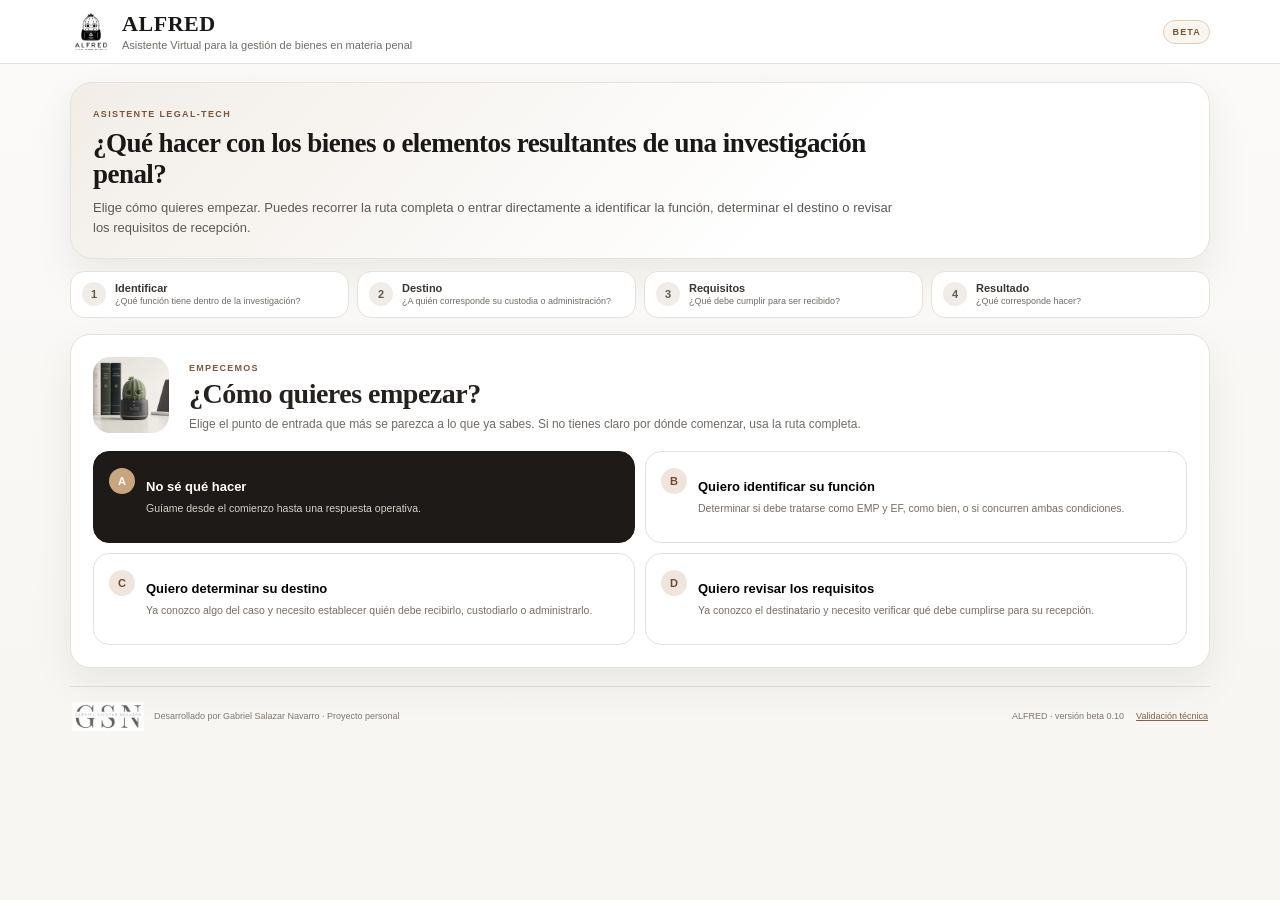
==== commit f231c90a: "ALFRED_webapp_v15" ====
--- a/desktop.html
+++ b/desktop.html
@@ -88,7 +88,7 @@
 
       <section id="identifyResultCard" class="card withArt hidden">
         <img src="assets/alfred-idea.webp" alt="Alfred orientando" class="stageArt">
-        <span class="kicker">IDENTIFICACIÓN DE FUNCIÓN</span><h2 id="identifyResultTitle"></h2>
+        <span class="kicker">RESULTADO DE IDENTIFICACIÓN</span><h2 id="identifyResultTitle"></h2>
         <div id="identifyResultBody"></div>
         <div class="buttons"><button id="identifyContinue" class="primary" type="button">Continuar hasta saber qué hacer</button><button id="identifyHome" class="secondary" type="button">Volver al inicio</button></div>
       </section>
@@ -129,10 +129,27 @@
         <details><summary>Ver fundamento del destino</summary><div id="destLegal"></div></details>
       </section>
 
+      <section id="dispositionCard" class="card withArt hidden">
+        <img src="assets/alfred-idea.webp" alt="Alfred orientando" class="stageArt">
+        <div class="kicker">TRATAMIENTO / DISPOSICIÓN FINAL</div><h2 id="dispTitle"></h2>
+        <p class="destinationLead">La destrucción no elimina la etapa de custodia. Alfred separa quién responde por el bien mientras existe, qué debe preservarse, quién decide y quién ejecuta la disposición.</p>
+        <div id="dispSummary" class="resultGrid"></div>
+        <div class="buttons"><button id="dispositionValidateBtn" class="primary" type="button">Revisar requisitos para la destrucción</button><button id="dispositionBack" class="secondary" type="button">← Revisar ruta</button></div>
+        <details><summary>Ver fundamento de la disposición</summary><div id="dispLegal"></div></details>
+      </section>
+
+      <section id="temporaryCard" class="card final withArt hidden">
+        <img src="assets/alfred-idea.webp" alt="Alfred orientando" class="stageArt">
+        <div id="tempStatus" class="status mid"></div><h2 id="tempTitle"></h2>
+        <div id="tempBody"></div>
+        <div class="buttons"><button id="tempResume" class="primary" type="button">Revisar nuevamente</button><button id="tempBack" class="secondary" type="button">← Revisar ruta</button><button id="tempHome" class="secondary" type="button">Nueva consulta</button></div>
+        <details><summary>Ver fundamento jurídico</summary><div id="tempLegal"></div></details>
+      </section>
+
       <section id="checkCard" class="card withArt hidden">
         <img src="assets/alfred-main.webp" alt="Alfred verificando" class="stageArt">
-        <div class="kicker">CHECKLIST DE RECEPCIÓN</div><h2 id="checkTitle"></h2>
-        <p class="sub">Marca cada requisito según la situación real. Los requisitos condicionales permiten “No aplica”.</p>
+        <div id="checkKicker" class="kicker">CHECKLIST DE RECEPCIÓN</div><h2 id="checkTitle"></h2>
+        <p id="checkSub" class="sub">Marca cada requisito según la situación real. Los requisitos condicionales permiten “No aplica”.</p>
         <div id="checkItems"></div>
         <div class="buttons"><button id="evaluateBtn" class="primary" type="button">Evaluar</button><button id="checkBack" class="secondary" type="button">← Volver al destino</button></div>
       </section>
@@ -148,7 +165,7 @@
 
   <footer class="footerBar">
     <div class="footerCredit"><img src="assets/gsn-logo.webp" alt="Gabriel Salazar Navarro" class="footerLogo"><span>Desarrollado por Gabriel Salazar Navarro · Proyecto personal</span></div>
-    <div class="footerMeta"><span>ALFRED · versión beta 0.9</span><button id="testsBtn" class="footerLink" type="button">Validación técnica</button></div>
+    <div class="footerMeta"><span>ALFRED · versión beta 0.10</span><button id="testsBtn" class="footerLink" type="button">Validación técnica</button></div>
   </footer>
 </div>
 
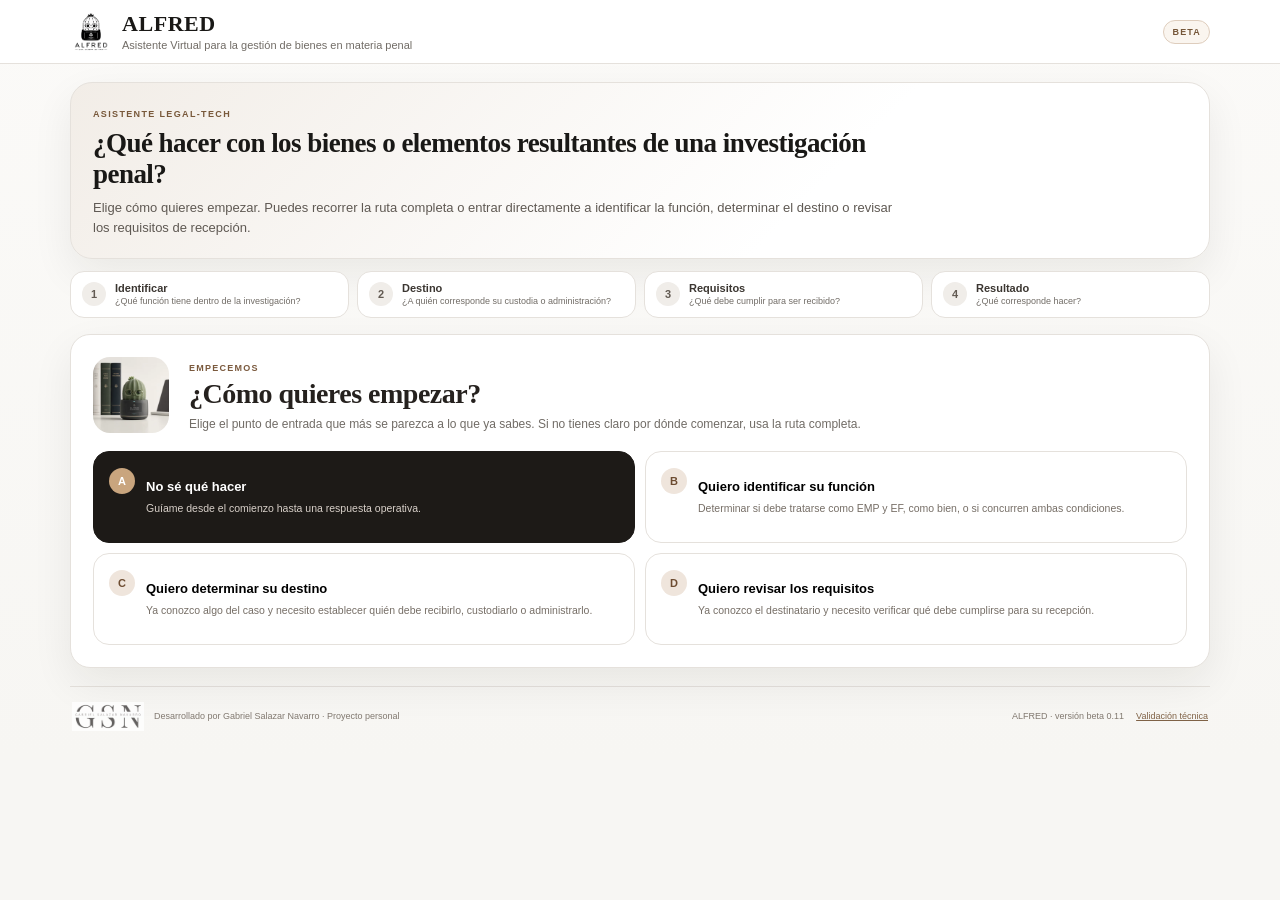
==== commit 1967fb46: "ALFRED_webapp_v16" ====
--- a/desktop.html
+++ b/desktop.html
@@ -165,7 +165,7 @@
 
   <footer class="footerBar">
     <div class="footerCredit"><img src="assets/gsn-logo.webp" alt="Gabriel Salazar Navarro" class="footerLogo"><span>Desarrollado por Gabriel Salazar Navarro · Proyecto personal</span></div>
-    <div class="footerMeta"><span>ALFRED · versión beta 0.10</span><button id="testsBtn" class="footerLink" type="button">Validación técnica</button></div>
+    <div class="footerMeta"><span>ALFRED · versión beta 0.11</span><button id="testsBtn" class="footerLink" type="button">Validación técnica</button></div>
   </footer>
 </div>
 
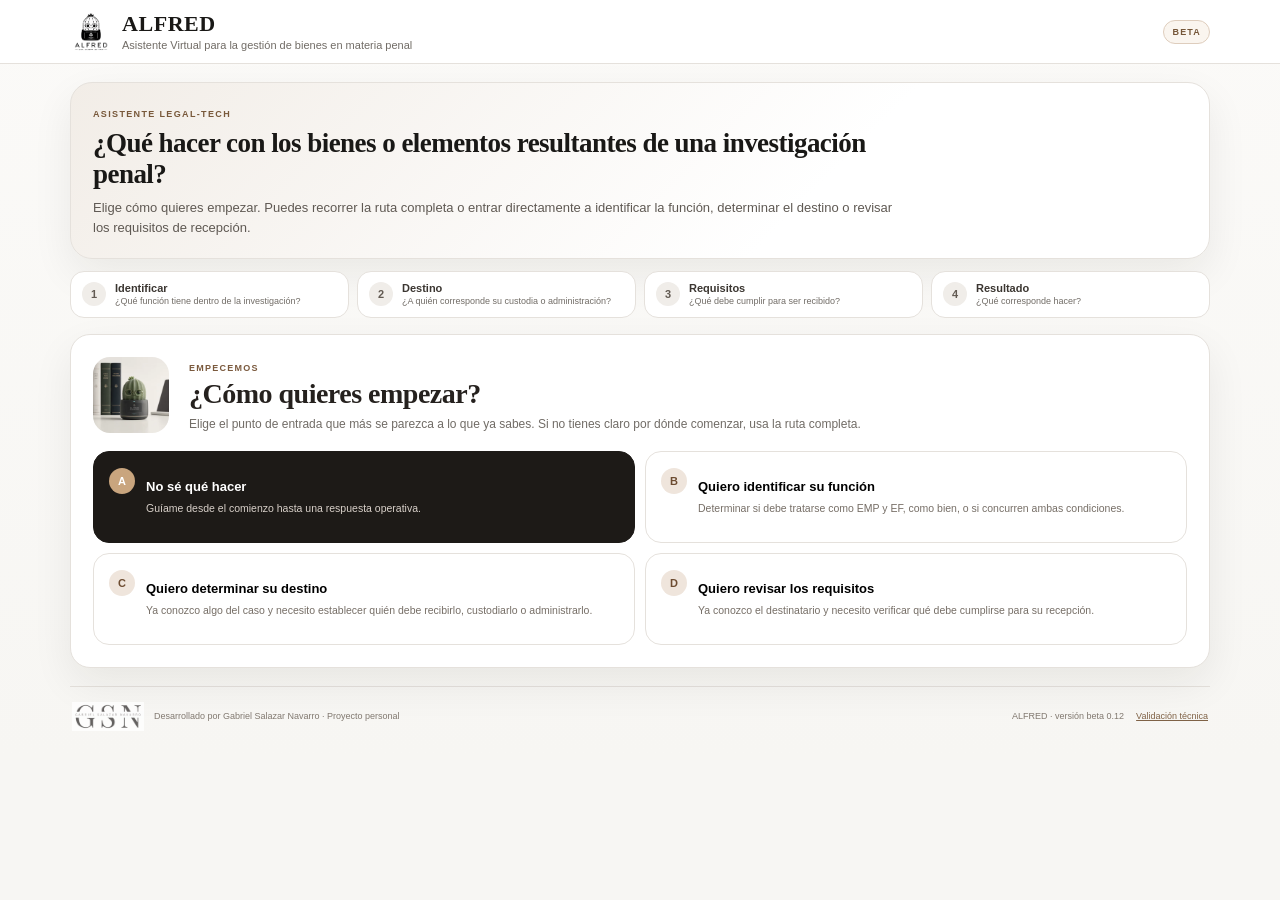
==== commit b55f74e4: "ALFRED_webapp_v17_AUDITADA" ====
--- a/desktop.html
+++ b/desktop.html
@@ -165,7 +165,7 @@
 
   <footer class="footerBar">
     <div class="footerCredit"><img src="assets/gsn-logo.webp" alt="Gabriel Salazar Navarro" class="footerLogo"><span>Desarrollado por Gabriel Salazar Navarro · Proyecto personal</span></div>
-    <div class="footerMeta"><span>ALFRED · versión beta 0.11</span><button id="testsBtn" class="footerLink" type="button">Validación técnica</button></div>
+    <div class="footerMeta"><span>ALFRED · versión beta 0.12</span><button id="testsBtn" class="footerLink" type="button">Validación técnica</button></div>
   </footer>
 </div>
 
